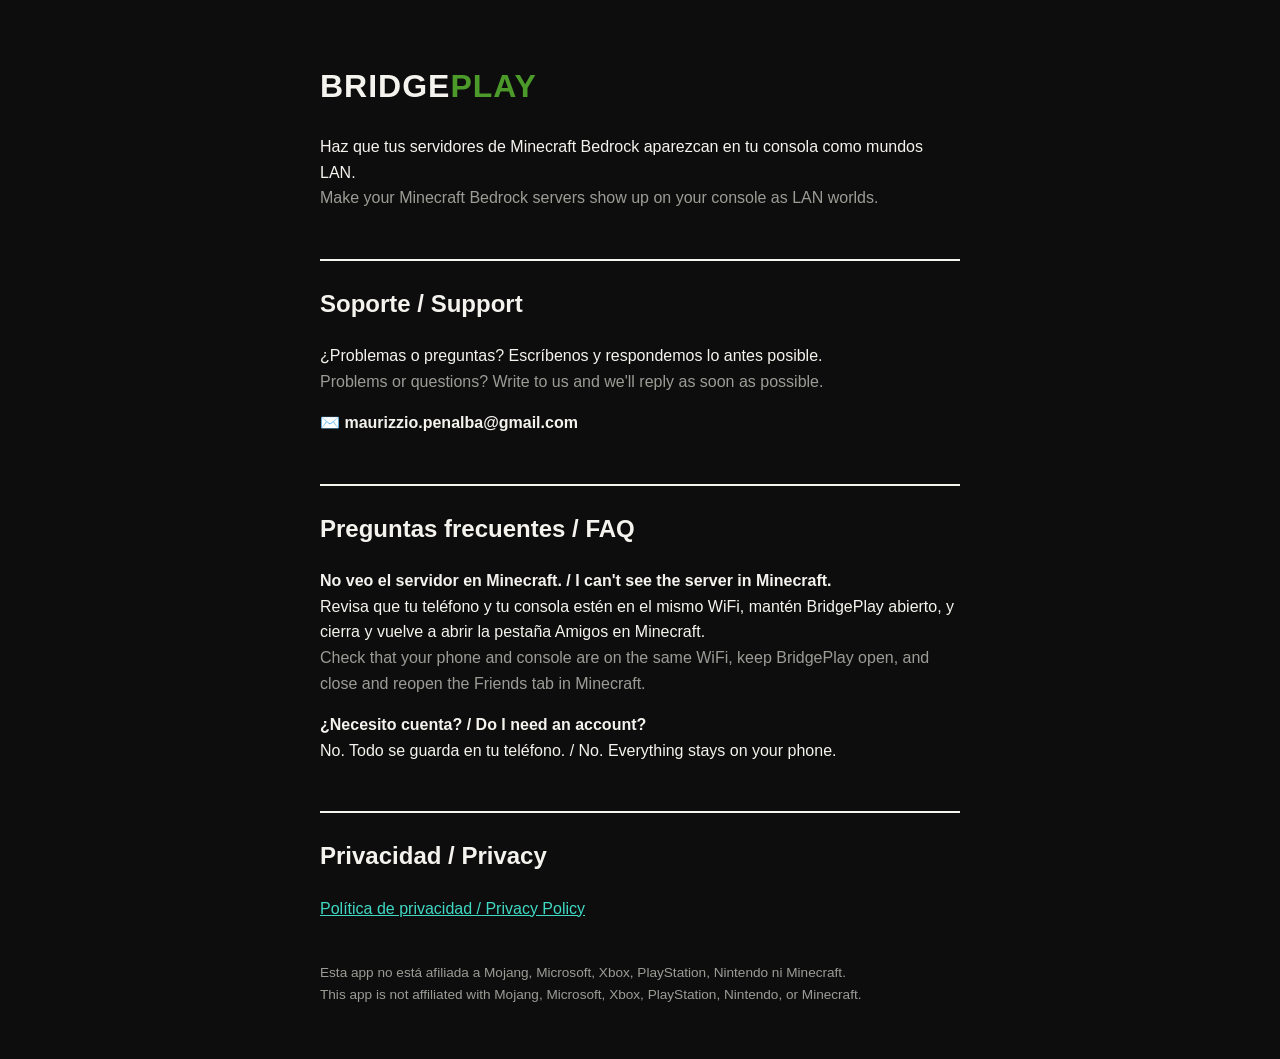
==== index.html @ 8f5a3509 "Sitio de soporte de BridgePlay: soporte, privacidad y banner propio" ====
<!DOCTYPE html>
<html lang="es">
<head>
<meta charset="utf-8">
<meta name="viewport" content="width=device-width, initial-scale=1">
<title>BridgePlay — Soporte / Support</title>
<style>
  body { background:#0D0D0D; color:#F5F3EE; font-family:-apple-system,Helvetica,Arial,sans-serif;
         max-width:640px; margin:0 auto; padding:40px 20px; line-height:1.6; }
  h1 { text-transform:uppercase; letter-spacing:1px; }
  h1 span { color:#4C9A2A; }
  h2 { margin-top:2em; border-top:2px solid #F5F3EE; padding-top:1em; }
  a { color:#3FD9C4; }
  .dim { color:#9C9C96; }
</style>
</head>
<body>
<h1>Bridge<span>Play</span></h1>
<p>Haz que tus servidores de Minecraft Bedrock aparezcan en tu consola como mundos LAN.<br>
<span class="dim">Make your Minecraft Bedrock servers show up on your console as LAN worlds.</span></p>

<h2>Soporte / Support</h2>
<p>¿Problemas o preguntas? Escríbenos y respondemos lo antes posible.<br>
<span class="dim">Problems or questions? Write to us and we'll reply as soon as possible.</span></p>
<p><strong>✉️ maurizzio.penalba@gmail.com</strong></p>

<h2>Preguntas frecuentes / FAQ</h2>
<p><strong>No veo el servidor en Minecraft. / I can't see the server in Minecraft.</strong><br>
Revisa que tu teléfono y tu consola estén en el mismo WiFi, mantén BridgePlay abierto,
y cierra y vuelve a abrir la pestaña Amigos en Minecraft.<br>
<span class="dim">Check that your phone and console are on the same WiFi, keep BridgePlay open,
and close and reopen the Friends tab in Minecraft.</span></p>
<p><strong>¿Necesito cuenta? / Do I need an account?</strong><br>
No. Todo se guarda en tu teléfono. / No. Everything stays on your phone.</p>

<h2>Privacidad / Privacy</h2>
<p><a href="privacy.html">Política de privacidad / Privacy Policy</a></p>

<p class="dim" style="margin-top:3em; font-size:0.85em;">
Esta app no está afiliada a Mojang, Microsoft, Xbox, PlayStation, Nintendo ni Minecraft.<br>
This app is not affiliated with Mojang, Microsoft, Xbox, PlayStation, Nintendo, or Minecraft.
</p>
</body>
</html>
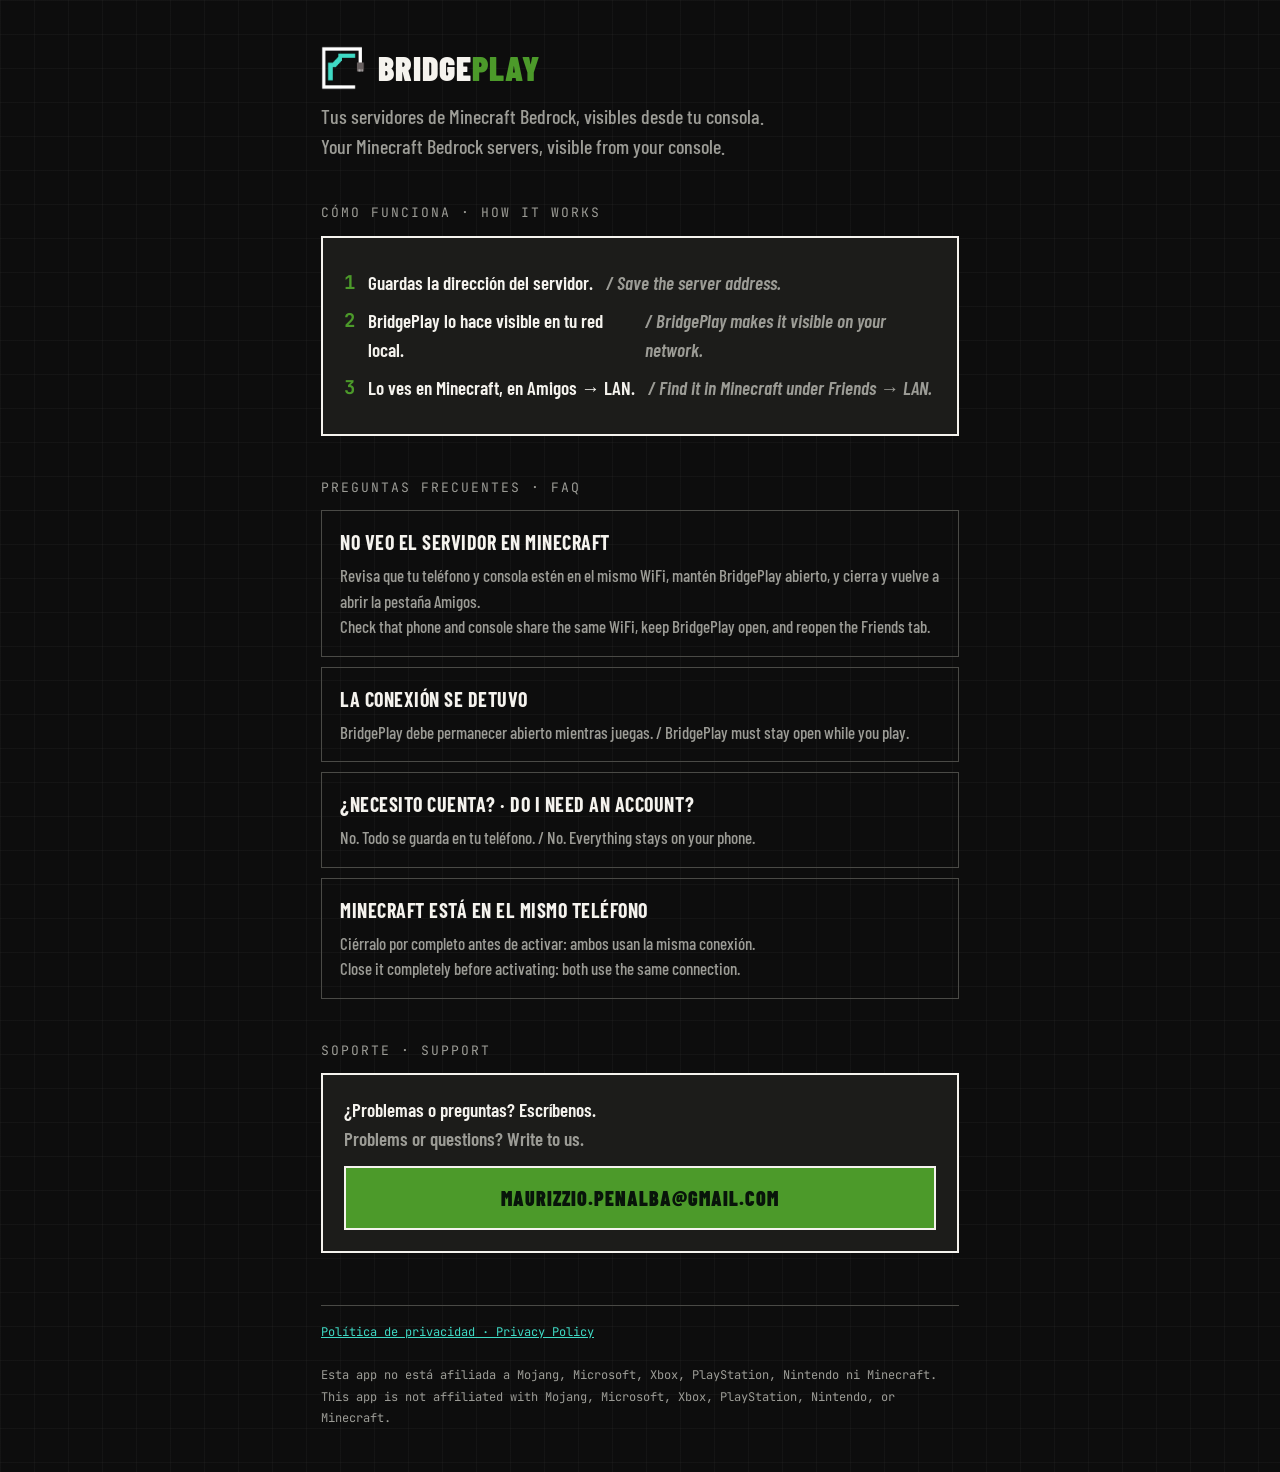
==== commit 4c647a55: "Rediseño con el sistema Bloque: Barlow Condensed + JetBrains Mono, retícula, bordes 2px, radio cero," ====
--- a/index.html
+++ b/index.html
@@ -4,41 +4,98 @@
 <meta charset="utf-8">
 <meta name="viewport" content="width=device-width, initial-scale=1">
 <title>BridgePlay — Soporte / Support</title>
+<link rel="icon" type="image/png" href="logo.png">
+<link rel="preconnect" href="https://fonts.googleapis.com">
+<link href="https://fonts.googleapis.com/css2?family=Barlow+Condensed:wght@500;600;700;900&family=JetBrains+Mono:wght@400;700&display=swap" rel="stylesheet">
 <style>
-  body { background:#0D0D0D; color:#F5F3EE; font-family:-apple-system,Helvetica,Arial,sans-serif;
-         max-width:640px; margin:0 auto; padding:40px 20px; line-height:1.6; }
-  h1 { text-transform:uppercase; letter-spacing:1px; }
-  h1 span { color:#4C9A2A; }
-  h2 { margin-top:2em; border-top:2px solid #F5F3EE; padding-top:1em; }
-  a { color:#3FD9C4; }
-  .dim { color:#9C9C96; }
+  :root {
+    --bg:#0D0D0D; --surface:#1C1C1A; --border:#F5F3EE; --dim-border:#4A4A46;
+    --text:#F5F3EE; --dim:#9C9C96; --grass:#4C9A2A; --diamond:#3FD9C4; --gold:#E8B923;
+  }
+  * { box-sizing:border-box; border-radius:0 !important; }
+  body {
+    background:var(--bg);
+    background-image:
+      linear-gradient(rgba(245,243,238,.03) 1px, transparent 1px),
+      linear-gradient(90deg, rgba(245,243,238,.03) 1px, transparent 1px);
+    background-size:34px 34px;
+    color:var(--text);
+    font-family:'Barlow Condensed', sans-serif;
+    max-width:680px; margin:0 auto; padding:42px 21px; line-height:1.5;
+  }
+  .brand { display:flex; align-items:center; gap:13px; margin-bottom:8px; }
+  .brand img { width:44px; height:44px; }
+  .brand h1 { font-weight:900; font-size:34px; letter-spacing:1px; margin:0; text-transform:uppercase; }
+  .brand h1 span { color:var(--grass); }
+  .tagline { font-size:20px; color:var(--dim); font-weight:500; margin:0 0 34px; }
+  .label {
+    font-family:'JetBrains Mono', monospace; font-size:13px; letter-spacing:2px;
+    text-transform:uppercase; color:var(--dim); margin:42px 0 13px;
+  }
+  .card { background:var(--surface); border:2px solid var(--border); padding:21px; }
+  .step { display:flex; gap:13px; margin:10px 0; font-size:19px; font-weight:600; }
+  .step b { font-family:'JetBrains Mono', monospace; color:var(--grass); font-weight:700; }
+  .row { border:1px solid var(--dim-border); padding:16px 18px; margin:0 0 10px; }
+  .row h3 { margin:0 0 6px; font-size:20px; font-weight:700; text-transform:uppercase; letter-spacing:.5px; }
+  .row p { margin:0; color:var(--dim); font-size:17px; font-weight:500; }
+  .mail {
+    display:block; text-align:center; background:var(--grass); color:#08140A;
+    border:2px solid var(--border); padding:15px; font-weight:900; font-size:20px;
+    letter-spacing:1px; text-transform:uppercase; text-decoration:none; margin-top:13px;
+  }
+  a { color:var(--diamond); }
+  .foot {
+    font-family:'JetBrains Mono', monospace; font-size:12px; color:var(--dim);
+    border-top:1px solid var(--dim-border); margin-top:52px; padding-top:16px; line-height:1.8;
+  }
 </style>
 </head>
 <body>
-<h1>Bridge<span>Play</span></h1>
-<p>Haz que tus servidores de Minecraft Bedrock aparezcan en tu consola como mundos LAN.<br>
-<span class="dim">Make your Minecraft Bedrock servers show up on your console as LAN worlds.</span></p>
+<div class="brand">
+  <img src="logo.png" alt="BridgePlay">
+  <h1>Bridge<span>Play</span></h1>
+</div>
+<p class="tagline">Tus servidores de Minecraft Bedrock, visibles desde tu consola.<br>
+Your Minecraft Bedrock servers, visible from your console.</p>
 
-<h2>Soporte / Support</h2>
-<p>¿Problemas o preguntas? Escríbenos y respondemos lo antes posible.<br>
-<span class="dim">Problems or questions? Write to us and we'll reply as soon as possible.</span></p>
-<p><strong>✉️ maurizzio.penalba@gmail.com</strong></p>
+<div class="label">Cómo funciona · How it works</div>
+<div class="card">
+  <div class="step"><b>1</b> Guardas la dirección del servidor. <em style="color:var(--dim)">/ Save the server address.</em></div>
+  <div class="step"><b>2</b> BridgePlay lo hace visible en tu red local. <em style="color:var(--dim)">/ BridgePlay makes it visible on your network.</em></div>
+  <div class="step"><b>3</b> Lo ves en Minecraft, en Amigos → LAN. <em style="color:var(--dim)">/ Find it in Minecraft under Friends → LAN.</em></div>
+</div>
 
-<h2>Preguntas frecuentes / FAQ</h2>
-<p><strong>No veo el servidor en Minecraft. / I can't see the server in Minecraft.</strong><br>
-Revisa que tu teléfono y tu consola estén en el mismo WiFi, mantén BridgePlay abierto,
-y cierra y vuelve a abrir la pestaña Amigos en Minecraft.<br>
-<span class="dim">Check that your phone and console are on the same WiFi, keep BridgePlay open,
-and close and reopen the Friends tab in Minecraft.</span></p>
-<p><strong>¿Necesito cuenta? / Do I need an account?</strong><br>
-No. Todo se guarda en tu teléfono. / No. Everything stays on your phone.</p>
+<div class="label">Preguntas frecuentes · FAQ</div>
+<div class="row">
+  <h3>No veo el servidor en Minecraft</h3>
+  <p>Revisa que tu teléfono y consola estén en el mismo WiFi, mantén BridgePlay abierto, y cierra y vuelve a abrir la pestaña Amigos.<br>
+  Check that phone and console share the same WiFi, keep BridgePlay open, and reopen the Friends tab.</p>
+</div>
+<div class="row">
+  <h3>La conexión se detuvo</h3>
+  <p>BridgePlay debe permanecer abierto mientras juegas. / BridgePlay must stay open while you play.</p>
+</div>
+<div class="row">
+  <h3>¿Necesito cuenta? · Do I need an account?</h3>
+  <p>No. Todo se guarda en tu teléfono. / No. Everything stays on your phone.</p>
+</div>
+<div class="row">
+  <h3>Minecraft está en el mismo teléfono</h3>
+  <p>Ciérralo por completo antes de activar: ambos usan la misma conexión.<br>
+  Close it completely before activating: both use the same connection.</p>
+</div>
 
-<h2>Privacidad / Privacy</h2>
-<p><a href="privacy.html">Política de privacidad / Privacy Policy</a></p>
+<div class="label">Soporte · Support</div>
+<div class="card">
+  <p style="margin:0; font-size:19px; font-weight:600;">¿Problemas o preguntas? Escríbenos.<br>
+  <span style="color:var(--dim)">Problems or questions? Write to us.</span></p>
+  <a class="mail" href="mailto:maurizzio.penalba@gmail.com">maurizzio.penalba@gmail.com</a>
+</div>
 
-<p class="dim" style="margin-top:3em; font-size:0.85em;">
-Esta app no está afiliada a Mojang, Microsoft, Xbox, PlayStation, Nintendo ni Minecraft.<br>
-This app is not affiliated with Mojang, Microsoft, Xbox, PlayStation, Nintendo, or Minecraft.
-</p>
+<div class="foot">
+  <a href="privacy.html">Política de privacidad · Privacy Policy</a><br><br>
+  Esta app no está afiliada a Mojang, Microsoft, Xbox, PlayStation, Nintendo ni Minecraft.<br>
+  This app is not affiliated with Mojang, Microsoft, Xbox, PlayStation, Nintendo, or Minecraft.
+</div>
 </body>
 </html>
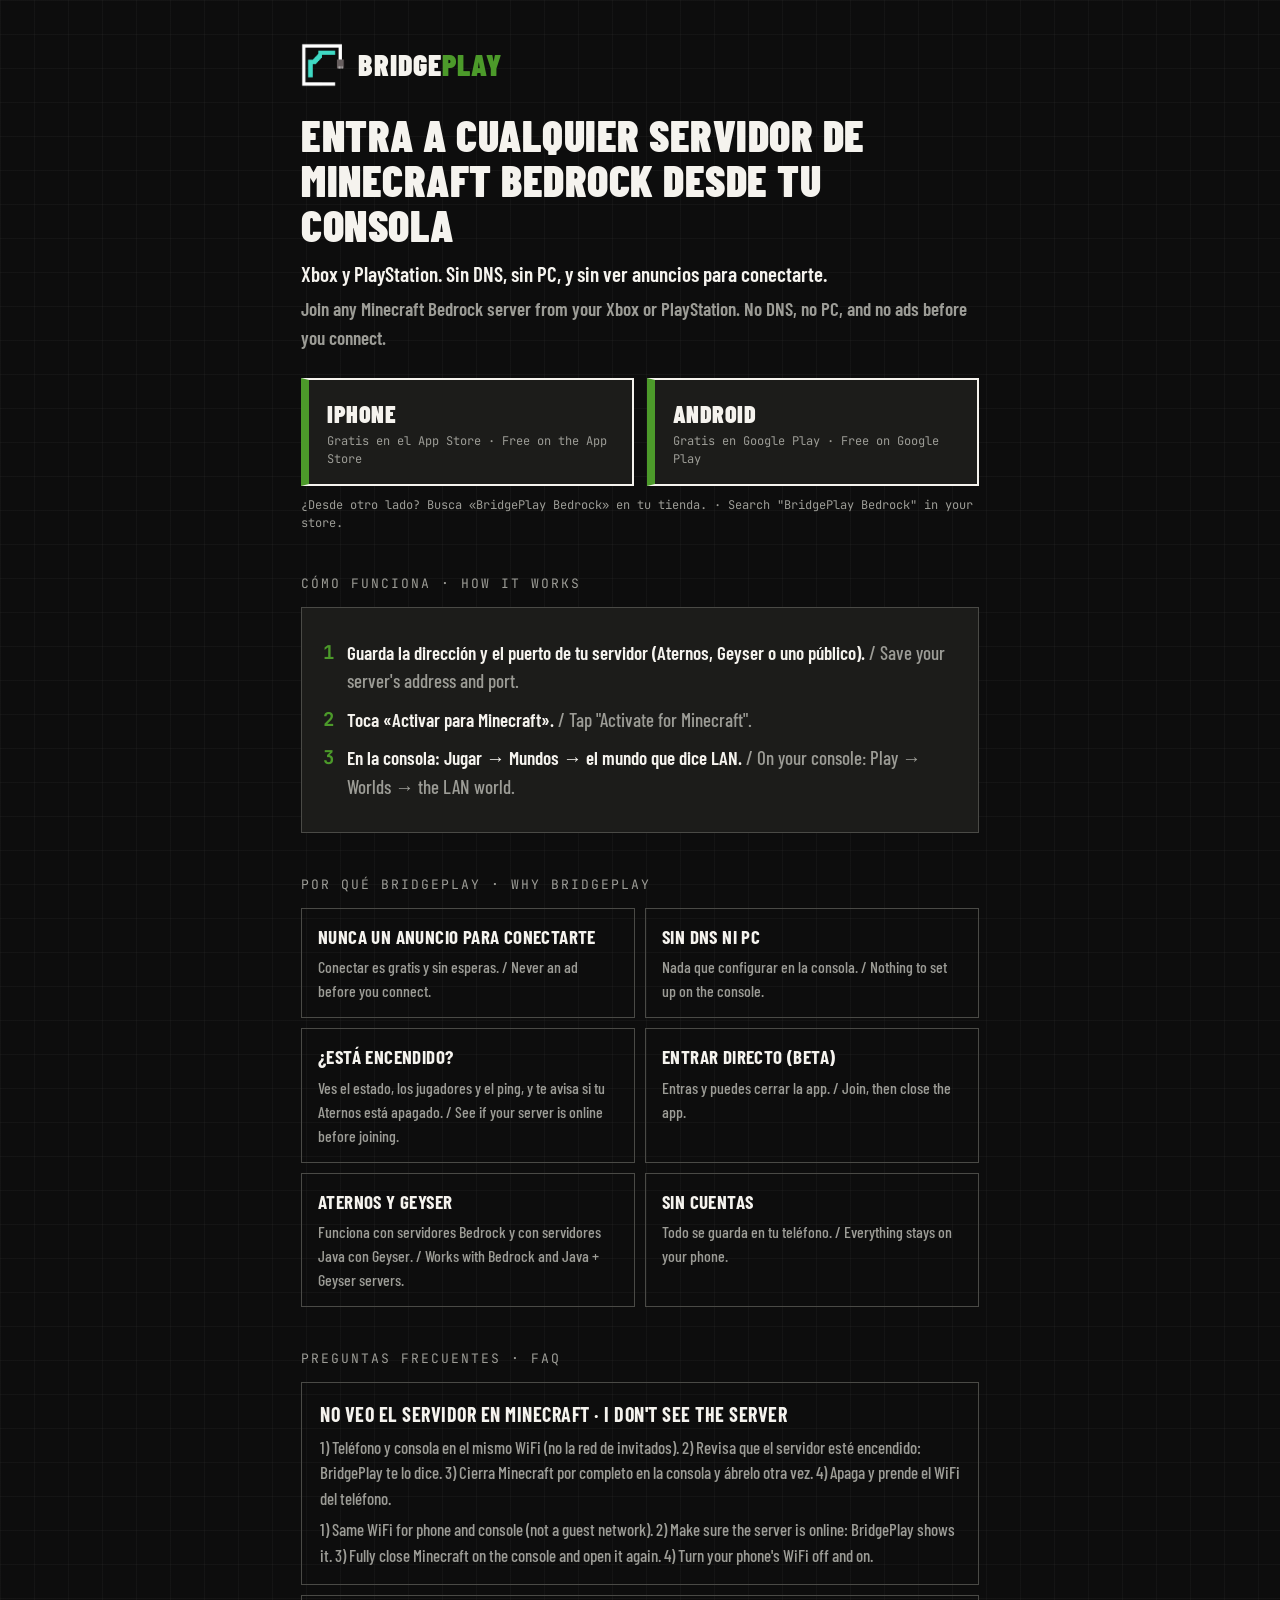
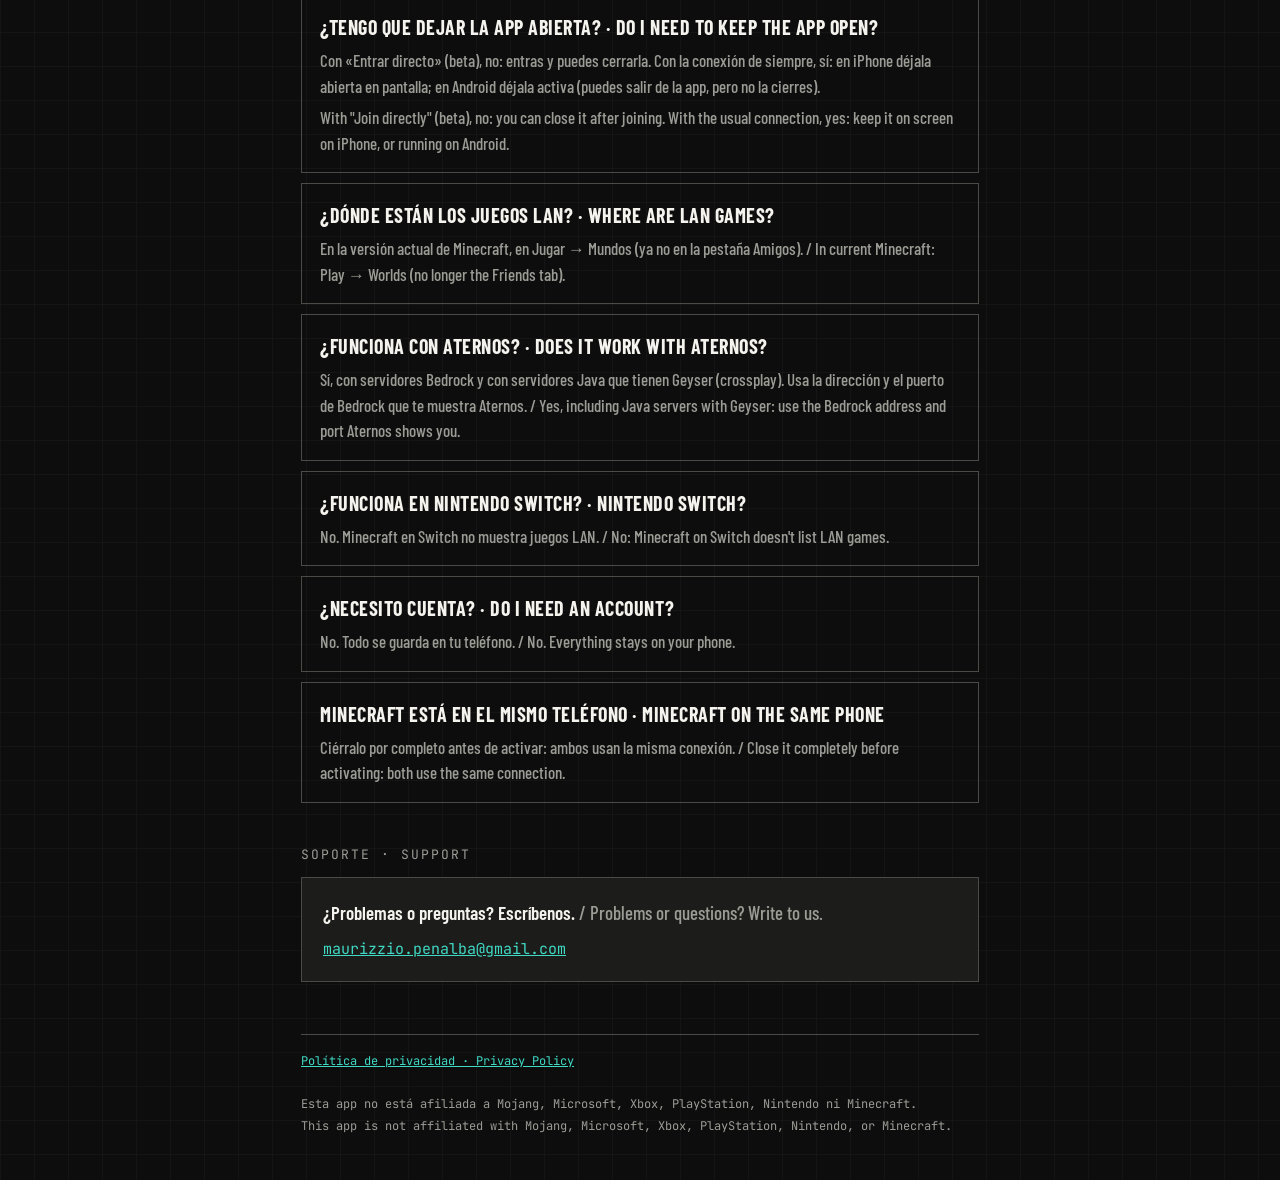
==== commit 44e89fa2: "Web: página de descarga + ayuda al día (Jugar → Mundos, Entrar directo, Geyser) - Botones de descarg" ====
--- a/index.html
+++ b/index.html
@@ -3,7 +3,12 @@
 <head>
 <meta charset="utf-8">
 <meta name="viewport" content="width=device-width, initial-scale=1">
-<title>BridgePlay — Soporte / Support</title>
+<title>BridgePlay — Join Minecraft Bedrock servers on Xbox &amp; PlayStation · Entra a servidores desde tu consola</title>
+<meta name="description" content="Join any Minecraft Bedrock server (Aternos, Geyser, public servers) from your Xbox or PlayStation. No DNS, no PC, and no ads before you connect. Entra a cualquier servidor de Minecraft Bedrock desde tu Xbox o PlayStation, sin DNS y sin PC.">
+<meta property="og:title" content="BridgePlay — Minecraft Bedrock servers on your console">
+<meta property="og:description" content="Join any Bedrock server from Xbox or PlayStation. No DNS, no PC, no ads before you connect.">
+<meta property="og:image" content="https://mpenalba1.github.io/bridgeplay-support/logo.png">
+<meta property="og:type" content="website">
 <link rel="icon" type="image/png" href="logo.png">
 <link rel="preconnect" href="https://fonts.googleapis.com">
 <link href="https://fonts.googleapis.com/css2?family=Barlow+Condensed:wght@500;600;700;900&family=JetBrains+Mono:wght@400;700&display=swap" rel="stylesheet">
@@ -21,27 +26,45 @@
     background-size:34px 34px;
     color:var(--text);
     font-family:'Barlow Condensed', sans-serif;
-    max-width:680px; margin:0 auto; padding:42px 21px; line-height:1.5;
+    max-width:720px; margin:0 auto; padding:42px 21px; line-height:1.5;
   }
-  .brand { display:flex; align-items:center; gap:13px; margin-bottom:8px; }
+  .brand { display:flex; align-items:center; gap:13px; margin-bottom:26px; }
   .brand img { width:44px; height:44px; }
-  .brand h1 { font-weight:900; font-size:34px; letter-spacing:1px; margin:0; text-transform:uppercase; }
-  .brand h1 span { color:var(--grass); }
-  .tagline { font-size:20px; color:var(--dim); font-weight:500; margin:0 0 34px; }
+  .brand .name { font-weight:900; font-size:30px; letter-spacing:1px; margin:0; text-transform:uppercase; }
+  .brand .name span { color:var(--grass); }
+  h1 { font-weight:900; font-size:44px; line-height:1.02; margin:0 0 10px; text-transform:uppercase; letter-spacing:.5px; }
+  .en { color:var(--dim); font-weight:500; }
+  .lead { font-size:21px; font-weight:600; margin:0 0 6px; }
+  .lead.en { font-size:19px; }
   .label {
     font-family:'JetBrains Mono', monospace; font-size:13px; letter-spacing:2px;
     text-transform:uppercase; color:var(--dim); margin:42px 0 13px;
   }
-  .card { background:var(--surface); border:2px solid var(--border); padding:21px; }
+  .get { display:grid; grid-template-columns:1fr 1fr; gap:13px; margin-top:26px; }
+  @media (max-width:560px) { .get { grid-template-columns:1fr; } h1 { font-size:36px; } }
+  .cta {
+    display:block; text-decoration:none; color:var(--text); background:var(--surface);
+    border:2px solid var(--border); border-left:8px solid var(--grass); padding:16px 18px;
+  }
+  .cta:hover { background:#24241f; }
+  .cta .t1 { font-weight:900; font-size:24px; text-transform:uppercase; letter-spacing:.5px; }
+  .cta .t2 { font-family:'JetBrains Mono', monospace; font-size:12px; color:var(--dim); }
+  .search { font-family:'JetBrains Mono', monospace; font-size:12px; color:var(--dim); margin-top:10px; }
+  .card { background:var(--surface); border:1px solid var(--dim-border); padding:21px; }
   .step { display:flex; gap:13px; margin:10px 0; font-size:19px; font-weight:600; }
   .step b { font-family:'JetBrains Mono', monospace; color:var(--grass); font-weight:700; }
+  .perks { display:grid; grid-template-columns:1fr 1fr; gap:10px; }
+  @media (max-width:560px) { .perks { grid-template-columns:1fr; } }
+  .perk { border:1px solid var(--dim-border); padding:14px 16px; }
+  .perk h3 { margin:0 0 4px; font-size:19px; font-weight:700; text-transform:uppercase; letter-spacing:.4px; }
+  .perk p { margin:0; font-size:16px; font-weight:500; color:var(--dim); }
   .row { border:1px solid var(--dim-border); padding:16px 18px; margin:0 0 10px; }
   .row h3 { margin:0 0 6px; font-size:20px; font-weight:700; text-transform:uppercase; letter-spacing:.5px; }
   .row p { margin:0; color:var(--dim); font-size:17px; font-weight:500; }
+  .row p + p { margin-top:6px; }
   .mail {
-    display:block; text-align:center; background:var(--grass); color:#08140A;
-    border:2px solid var(--border); padding:15px; font-weight:900; font-size:20px;
-    letter-spacing:1px; text-transform:uppercase; text-decoration:none; margin-top:13px;
+    display:inline-block; font-family:'JetBrains Mono', monospace; font-size:15px;
+    color:var(--diamond); margin-top:10px;
   }
   a { color:var(--diamond); }
   .foot {
@@ -53,42 +76,77 @@
 <body>
 <div class="brand">
   <img src="logo.png" alt="BridgePlay">
-  <h1>Bridge<span>Play</span></h1>
+  <div class="name">Bridge<span>Play</span></div>
 </div>
-<p class="tagline">Tus servidores de Minecraft Bedrock, visibles desde tu consola.<br>
-Your Minecraft Bedrock servers, visible from your console.</p>
+
+<h1>Entra a cualquier servidor de Minecraft Bedrock desde tu consola</h1>
+<p class="lead">Xbox y PlayStation. Sin DNS, sin PC, y sin ver anuncios para conectarte.</p>
+<p class="lead en">Join any Minecraft Bedrock server from your Xbox or PlayStation. No DNS, no PC, and no ads before you connect.</p>
+
+<div class="get">
+  <a class="cta" id="ios" href="https://apps.apple.com/app/apple-store/id6786974231?pt=129034241&amp;ct=web_home&amp;mt=8">
+    <div class="t1">iPhone</div>
+    <div class="t2">Gratis en el App Store · Free on the App Store</div>
+  </a>
+  <a class="cta" id="android" href="https://play.google.com/store/apps/details?id=com.bridgeplay.app&amp;referrer=utm_source%3Dweb%26utm_campaign%3Dweb_home">
+    <div class="t1">Android</div>
+    <div class="t2">Gratis en Google Play · Free on Google Play</div>
+  </a>
+</div>
+<div class="search">¿Desde otro lado? Busca «BridgePlay Bedrock» en tu tienda. · Search "BridgePlay Bedrock" in your store.</div>
 
 <div class="label">Cómo funciona · How it works</div>
 <div class="card">
-  <div class="step"><b>1</b> Guardas la dirección del servidor. <em style="color:var(--dim)">/ Save the server address.</em></div>
-  <div class="step"><b>2</b> BridgePlay lo hace visible en tu red local. <em style="color:var(--dim)">/ BridgePlay makes it visible on your network.</em></div>
-  <div class="step"><b>3</b> Lo ves en Minecraft, en Amigos → LAN. <em style="color:var(--dim)">/ Find it in Minecraft under Friends → LAN.</em></div>
+  <div class="step"><b>1</b><span>Guarda la dirección y el puerto de tu servidor (Aternos, Geyser o uno público). <span class="en">/ Save your server's address and port.</span></span></div>
+  <div class="step"><b>2</b><span>Toca «Activar para Minecraft». <span class="en">/ Tap "Activate for Minecraft".</span></span></div>
+  <div class="step"><b>3</b><span>En la consola: Jugar → Mundos → el mundo que dice LAN. <span class="en">/ On your console: Play → Worlds → the LAN world.</span></span></div>
+</div>
+
+<div class="label">Por qué BridgePlay · Why BridgePlay</div>
+<div class="perks">
+  <div class="perk"><h3>Nunca un anuncio para conectarte</h3><p>Conectar es gratis y sin esperas. / Never an ad before you connect.</p></div>
+  <div class="perk"><h3>Sin DNS ni PC</h3><p>Nada que configurar en la consola. / Nothing to set up on the console.</p></div>
+  <div class="perk"><h3>¿Está encendido?</h3><p>Ves el estado, los jugadores y el ping, y te avisa si tu Aternos está apagado. / See if your server is online before joining.</p></div>
+  <div class="perk"><h3>Entrar directo (beta)</h3><p>Entras y puedes cerrar la app. / Join, then close the app.</p></div>
+  <div class="perk"><h3>Aternos y Geyser</h3><p>Funciona con servidores Bedrock y con servidores Java con Geyser. / Works with Bedrock and Java + Geyser servers.</p></div>
+  <div class="perk"><h3>Sin cuentas</h3><p>Todo se guarda en tu teléfono. / Everything stays on your phone.</p></div>
 </div>
 
 <div class="label">Preguntas frecuentes · FAQ</div>
 <div class="row">
-  <h3>No veo el servidor en Minecraft</h3>
-  <p>Revisa que tu teléfono y consola estén en el mismo WiFi, mantén BridgePlay abierto, y cierra y vuelve a abrir la pestaña Amigos.<br>
-  Check that phone and console share the same WiFi, keep BridgePlay open, and reopen the Friends tab.</p>
+  <h3>No veo el servidor en Minecraft · I don't see the server</h3>
+  <p>1) Teléfono y consola en el mismo WiFi (no la red de invitados). 2) Revisa que el servidor esté encendido: BridgePlay te lo dice. 3) Cierra Minecraft por completo en la consola y ábrelo otra vez. 4) Apaga y prende el WiFi del teléfono.</p>
+  <p>1) Same WiFi for phone and console (not a guest network). 2) Make sure the server is online: BridgePlay shows it. 3) Fully close Minecraft on the console and open it again. 4) Turn your phone's WiFi off and on.</p>
 </div>
 <div class="row">
-  <h3>La conexión se detuvo</h3>
-  <p>BridgePlay debe permanecer abierto mientras juegas. / BridgePlay must stay open while you play.</p>
+  <h3>¿Tengo que dejar la app abierta? · Do I need to keep the app open?</h3>
+  <p>Con «Entrar directo» (beta), no: entras y puedes cerrarla. Con la conexión de siempre, sí: en iPhone déjala abierta en pantalla; en Android déjala activa (puedes salir de la app, pero no la cierres).</p>
+  <p>With "Join directly" (beta), no: you can close it after joining. With the usual connection, yes: keep it on screen on iPhone, or running on Android.</p>
+</div>
+<div class="row">
+  <h3>¿Dónde están los juegos LAN? · Where are LAN games?</h3>
+  <p>En la versión actual de Minecraft, en Jugar → Mundos (ya no en la pestaña Amigos). / In current Minecraft: Play → Worlds (no longer the Friends tab).</p>
+</div>
+<div class="row">
+  <h3>¿Funciona con Aternos? · Does it work with Aternos?</h3>
+  <p>Sí, con servidores Bedrock y con servidores Java que tienen Geyser (crossplay). Usa la dirección y el puerto de Bedrock que te muestra Aternos. / Yes, including Java servers with Geyser: use the Bedrock address and port Aternos shows you.</p>
+</div>
+<div class="row">
+  <h3>¿Funciona en Nintendo Switch? · Nintendo Switch?</h3>
+  <p>No. Minecraft en Switch no muestra juegos LAN. / No: Minecraft on Switch doesn't list LAN games.</p>
 </div>
 <div class="row">
   <h3>¿Necesito cuenta? · Do I need an account?</h3>
   <p>No. Todo se guarda en tu teléfono. / No. Everything stays on your phone.</p>
 </div>
 <div class="row">
-  <h3>Minecraft está en el mismo teléfono</h3>
-  <p>Ciérralo por completo antes de activar: ambos usan la misma conexión.<br>
-  Close it completely before activating: both use the same connection.</p>
+  <h3>Minecraft está en el mismo teléfono · Minecraft on the same phone</h3>
+  <p>Ciérralo por completo antes de activar: ambos usan la misma conexión. / Close it completely before activating: both use the same connection.</p>
 </div>
 
 <div class="label">Soporte · Support</div>
 <div class="card">
-  <p style="margin:0; font-size:19px; font-weight:600;">¿Problemas o preguntas? Escríbenos.<br>
-  <span style="color:var(--dim)">Problems or questions? Write to us.</span></p>
+  <p style="margin:0; font-size:19px; font-weight:600;">¿Problemas o preguntas? Escríbenos. <span class="en">/ Problems or questions? Write to us.</span></p>
   <a class="mail" href="mailto:maurizzio.penalba@gmail.com">maurizzio.penalba@gmail.com</a>
 </div>
 
@@ -97,5 +155,20 @@
   Esta app no está afiliada a Mojang, Microsoft, Xbox, PlayStation, Nintendo ni Minecraft.<br>
   This app is not affiliated with Mojang, Microsoft, Xbox, PlayStation, Nintendo, or Minecraft.
 </div>
+
+<script>
+  // Etiqueta de campaña según de dónde viene la visita (?from=tiktok → web_tiktok),
+  // para que cada tienda cuente las descargas por canal. Solo letras, números y "_".
+  (function () {
+    var from = new URLSearchParams(location.search).get("from");
+    if (!from || !/^[a-z0-9_]{1,20}$/.test(from)) return;
+    var c = "web_" + from;
+    document.getElementById("ios").href =
+      "https://apps.apple.com/app/apple-store/id6786974231?pt=129034241&ct=" + c + "&mt=8";
+    document.getElementById("android").href =
+      "https://play.google.com/store/apps/details?id=com.bridgeplay.app&referrer=utm_source%3D" +
+      from + "%26utm_campaign%3D" + c;
+  })();
+</script>
 </body>
 </html>
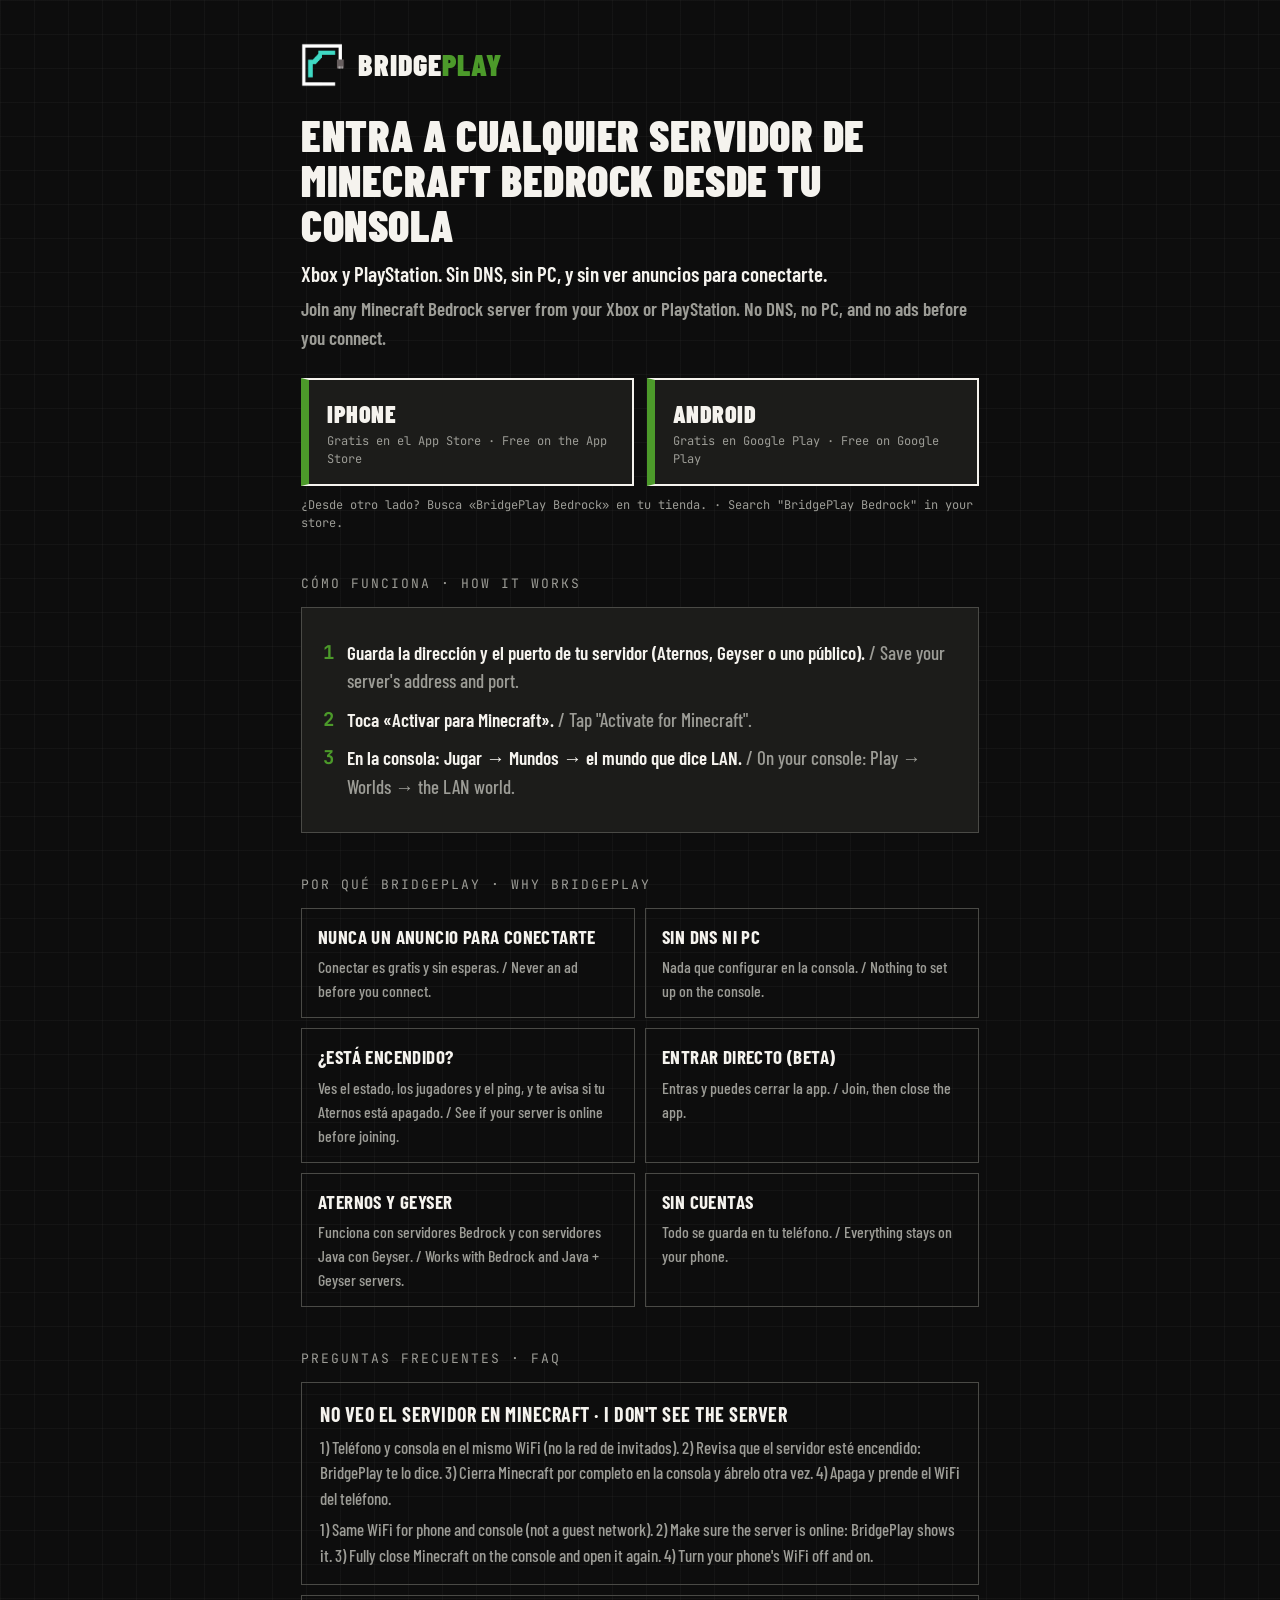
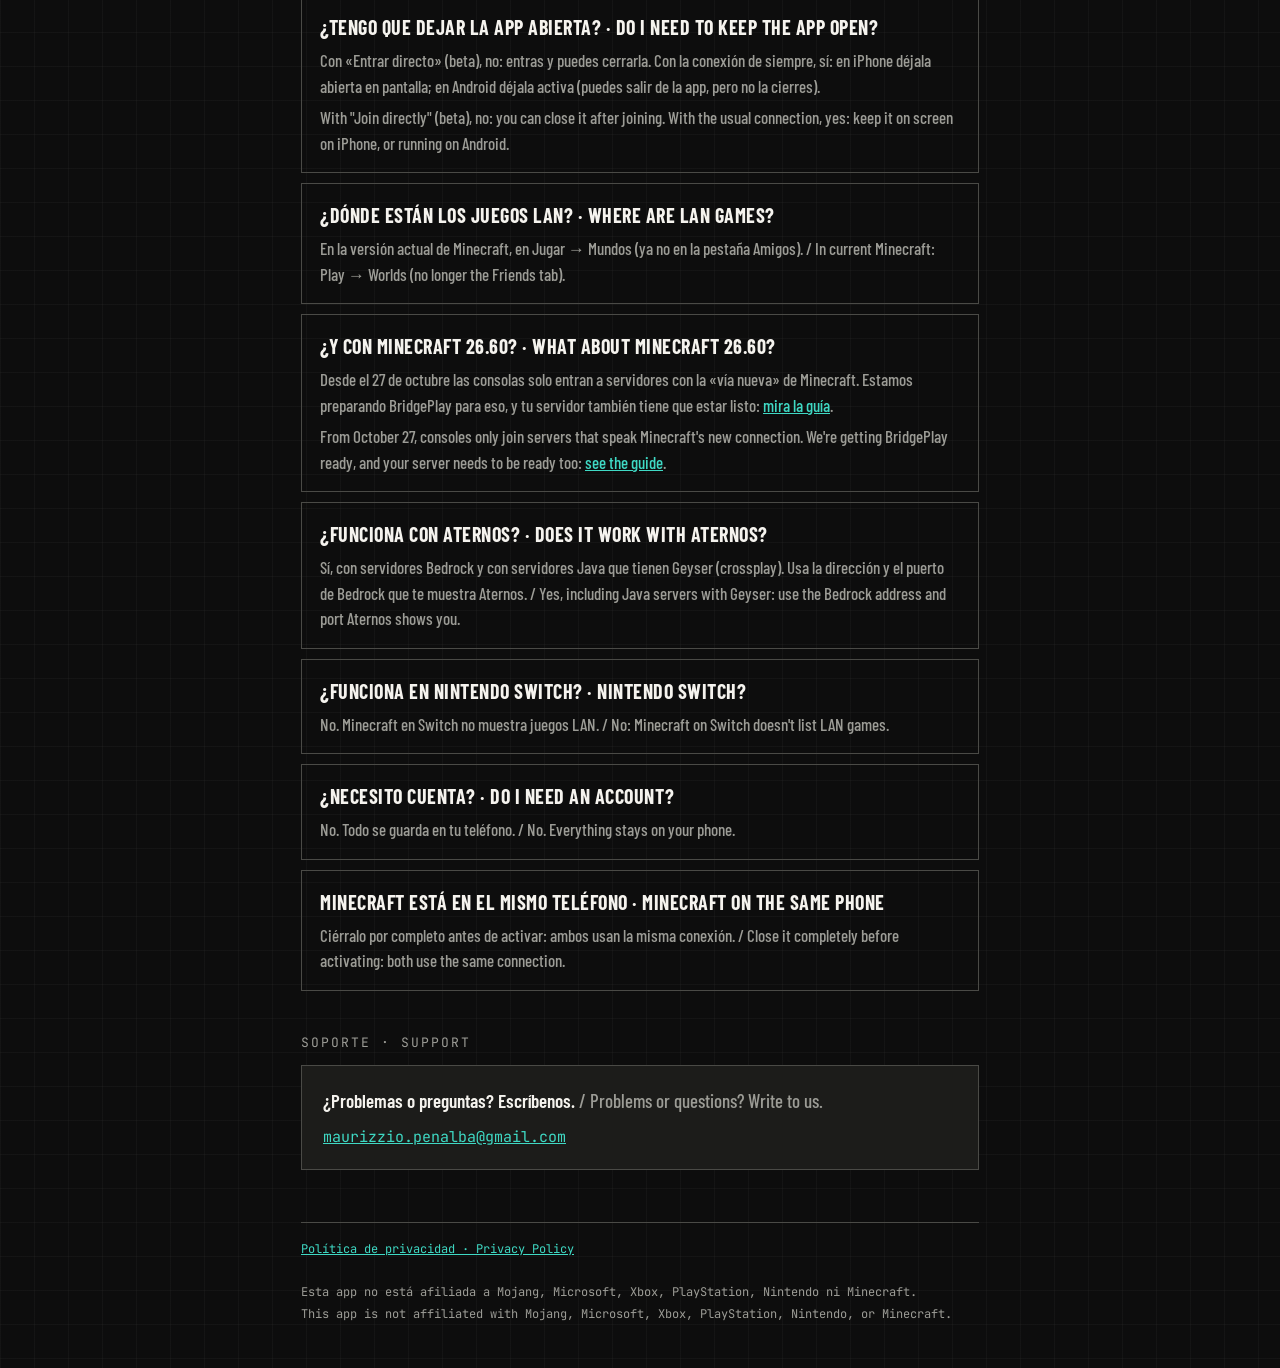
==== commit 2055b9e4: "Guía: prepara tu servidor para Minecraft 26.60 (ES/EN) + pregunta frecuente Desde la 26.60 las conso" ====
--- a/index.html
+++ b/index.html
@@ -128,6 +128,11 @@
   <p>En la versión actual de Minecraft, en Jugar → Mundos (ya no en la pestaña Amigos). / In current Minecraft: Play → Worlds (no longer the Friends tab).</p>
 </div>
 <div class="row">
+  <h3>¿Y con Minecraft 26.60? · What about Minecraft 26.60?</h3>
+  <p>Desde el 27 de octubre las consolas solo entran a servidores con la «vía nueva» de Minecraft. Estamos preparando BridgePlay para eso, y tu servidor también tiene que estar listo: <a href="servidores-26-60.html">mira la guía</a>.</p>
+  <p>From October 27, consoles only join servers that speak Minecraft's new connection. We're getting BridgePlay ready, and your server needs to be ready too: <a href="servidores-26-60.html">see the guide</a>.</p>
+</div>
+<div class="row">
   <h3>¿Funciona con Aternos? · Does it work with Aternos?</h3>
   <p>Sí, con servidores Bedrock y con servidores Java que tienen Geyser (crossplay). Usa la dirección y el puerto de Bedrock que te muestra Aternos. / Yes, including Java servers with Geyser: use the Bedrock address and port Aternos shows you.</p>
 </div>
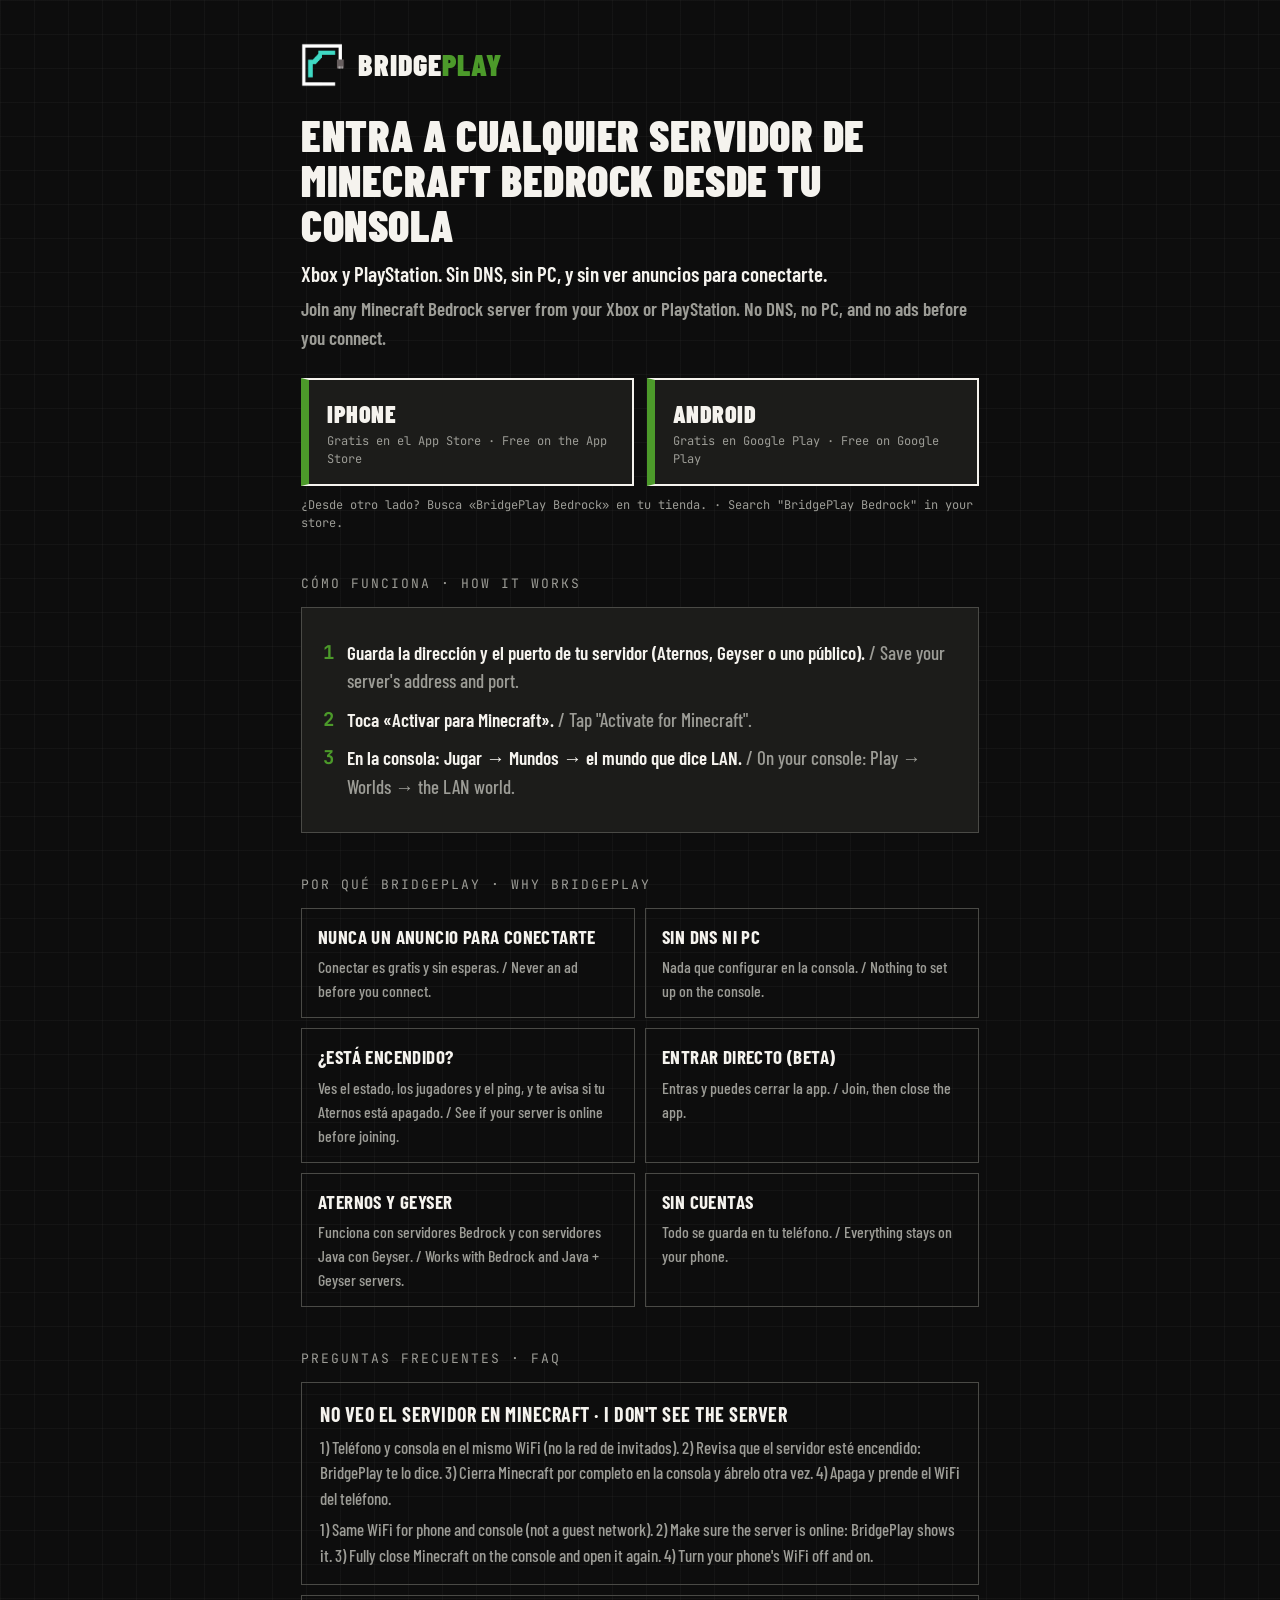
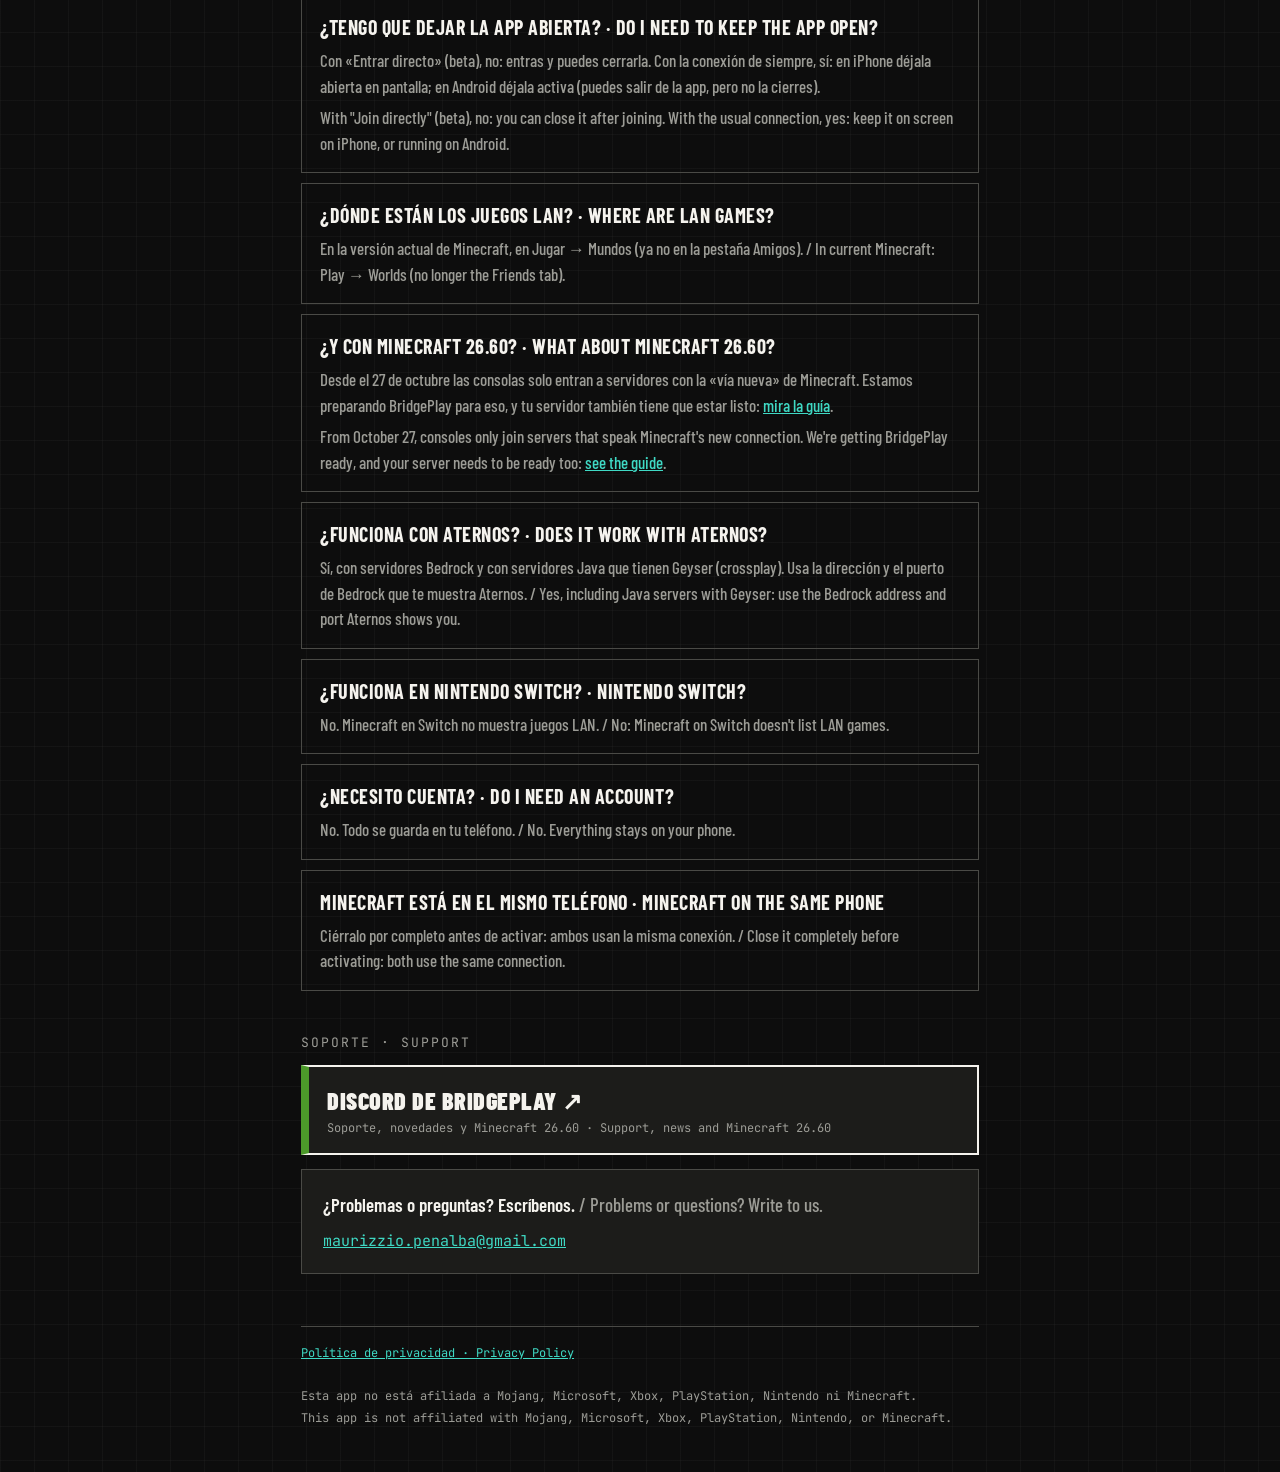
==== commit 76480724: "Web: enlace al Discord de BridgePlay (soporte y guía 26.60) Co-Authored-By: Claude Opus 5.5 <noreply" ====
--- a/index.html
+++ b/index.html
@@ -150,7 +150,11 @@
 </div>
 
 <div class="label">Soporte · Support</div>
-<div class="card">
+<a class="cta" id="discord" href="https://discord.gg/EFEthtAZ9J">
+  <div class="t1">Discord de BridgePlay ↗</div>
+  <div class="t2">Soporte, novedades y Minecraft 26.60 · Support, news and Minecraft 26.60</div>
+</a>
+<div class="card" style="margin-top:14px;">
   <p style="margin:0; font-size:19px; font-weight:600;">¿Problemas o preguntas? Escríbenos. <span class="en">/ Problems or questions? Write to us.</span></p>
   <a class="mail" href="mailto:maurizzio.penalba@gmail.com">maurizzio.penalba@gmail.com</a>
 </div>
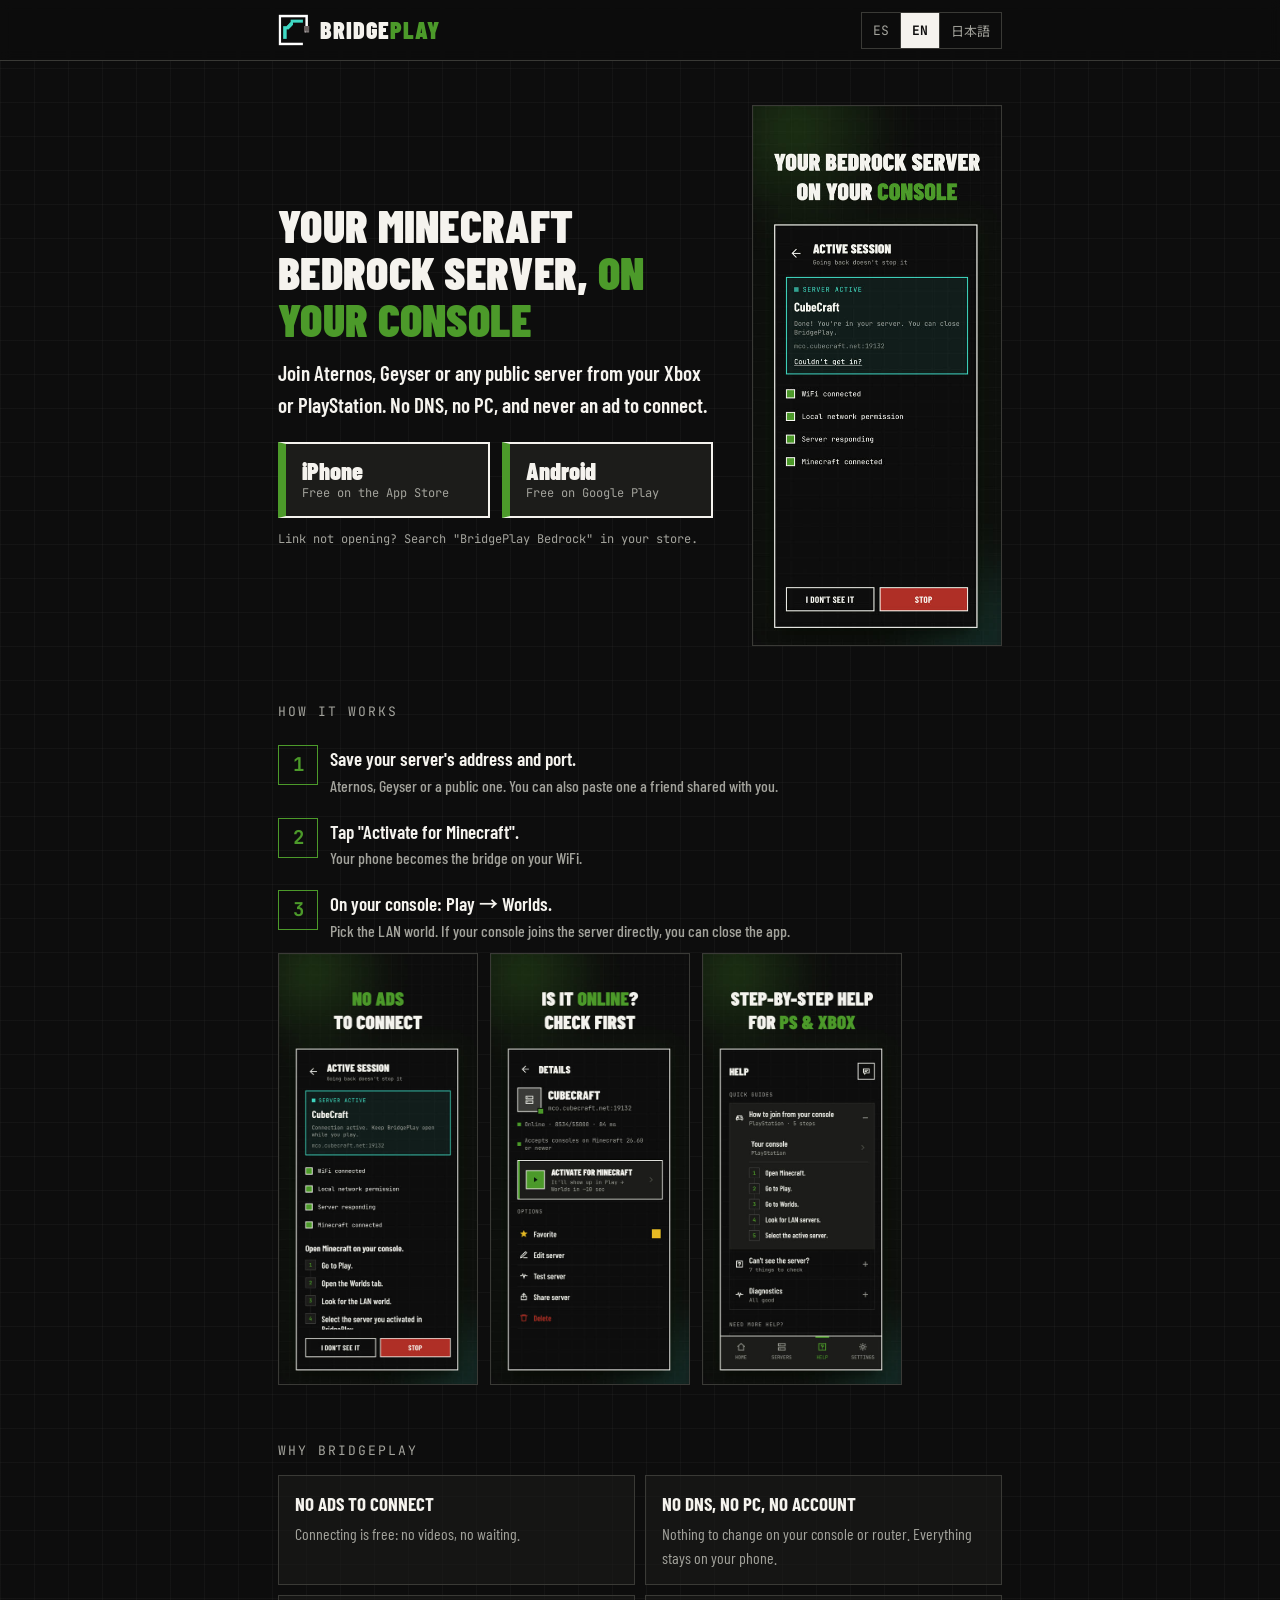
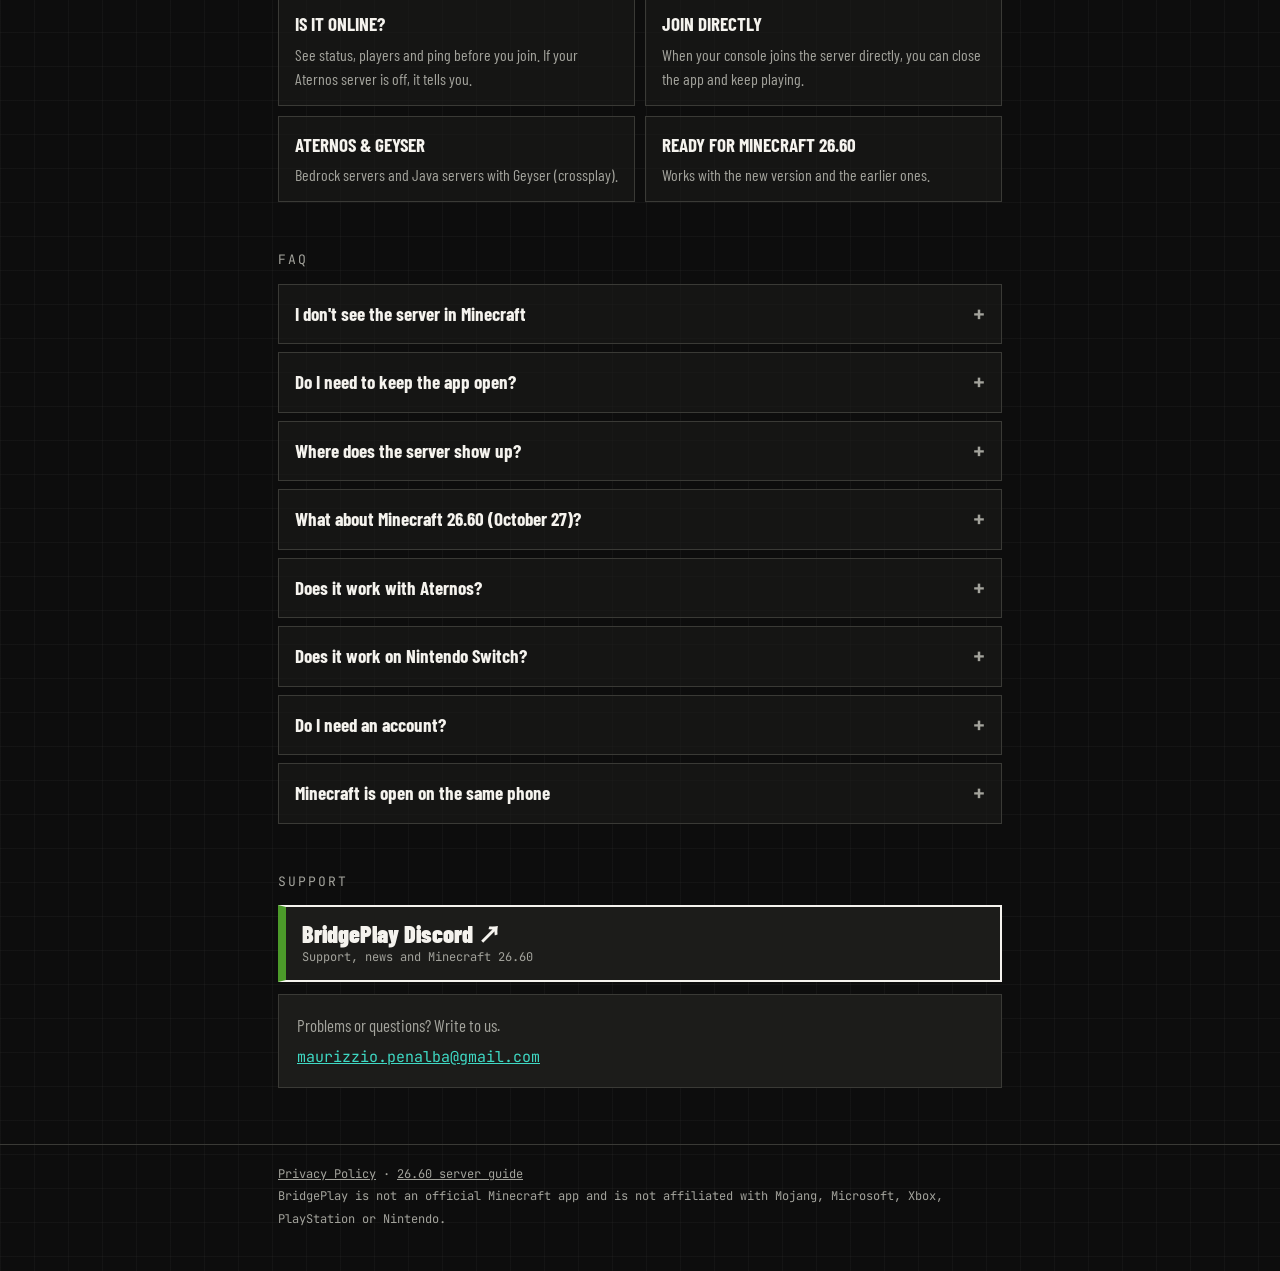
==== commit 3e76b93a: "Web: selector de idioma (ES · EN · 日本語), japonés completo y diseño renovado - Cada idioma por separa" ====
--- a/index.html
+++ b/index.html
@@ -1,169 +1,208 @@
 <!DOCTYPE html>
-<html lang="es">
+<html lang="es"
+  data-title-es="BridgePlay — Tu servidor de Minecraft Bedrock en Xbox y PlayStation"
+  data-title-en="BridgePlay — Your Minecraft Bedrock server on Xbox & PlayStation"
+  data-title-ja="BridgePlay — マイクラ統合版の外部サーバーにPS・Xboxから参加">
 <head>
 <meta charset="utf-8">
 <meta name="viewport" content="width=device-width, initial-scale=1">
-<title>BridgePlay — Join Minecraft Bedrock servers on Xbox &amp; PlayStation · Entra a servidores desde tu consola</title>
-<meta name="description" content="Join any Minecraft Bedrock server (Aternos, Geyser, public servers) from your Xbox or PlayStation. No DNS, no PC, and no ads before you connect. Entra a cualquier servidor de Minecraft Bedrock desde tu Xbox o PlayStation, sin DNS y sin PC.">
+<title>BridgePlay — Tu servidor de Minecraft Bedrock en Xbox y PlayStation</title>
+<meta name="description" content="Join any Minecraft Bedrock server (Aternos, Geyser, public servers) from your Xbox or PlayStation. No DNS, no PC, no ads to connect. Entra a cualquier servidor de Minecraft Bedrock desde tu consola. マイクラ統合版の外部サーバーにPS・Xboxから参加。">
 <meta property="og:title" content="BridgePlay — Minecraft Bedrock servers on your console">
-<meta property="og:description" content="Join any Bedrock server from Xbox or PlayStation. No DNS, no PC, no ads before you connect.">
+<meta property="og:description" content="Join any Bedrock server from Xbox or PlayStation. No DNS, no PC, no ads to connect.">
 <meta property="og:image" content="https://mpenalba1.github.io/bridgeplay-support/logo.png">
 <meta property="og:type" content="website">
 <link rel="icon" type="image/png" href="logo.png">
 <link rel="preconnect" href="https://fonts.googleapis.com">
-<link href="https://fonts.googleapis.com/css2?family=Barlow+Condensed:wght@500;600;700;900&family=JetBrains+Mono:wght@400;700&display=swap" rel="stylesheet">
-<style>
-  :root {
-    --bg:#0D0D0D; --surface:#1C1C1A; --border:#F5F3EE; --dim-border:#4A4A46;
-    --text:#F5F3EE; --dim:#9C9C96; --grass:#4C9A2A; --diamond:#3FD9C4; --gold:#E8B923;
-  }
-  * { box-sizing:border-box; border-radius:0 !important; }
-  body {
-    background:var(--bg);
-    background-image:
-      linear-gradient(rgba(245,243,238,.03) 1px, transparent 1px),
-      linear-gradient(90deg, rgba(245,243,238,.03) 1px, transparent 1px);
-    background-size:34px 34px;
-    color:var(--text);
-    font-family:'Barlow Condensed', sans-serif;
-    max-width:720px; margin:0 auto; padding:42px 21px; line-height:1.5;
-  }
-  .brand { display:flex; align-items:center; gap:13px; margin-bottom:26px; }
-  .brand img { width:44px; height:44px; }
-  .brand .name { font-weight:900; font-size:30px; letter-spacing:1px; margin:0; text-transform:uppercase; }
-  .brand .name span { color:var(--grass); }
-  h1 { font-weight:900; font-size:44px; line-height:1.02; margin:0 0 10px; text-transform:uppercase; letter-spacing:.5px; }
-  .en { color:var(--dim); font-weight:500; }
-  .lead { font-size:21px; font-weight:600; margin:0 0 6px; }
-  .lead.en { font-size:19px; }
-  .label {
-    font-family:'JetBrains Mono', monospace; font-size:13px; letter-spacing:2px;
-    text-transform:uppercase; color:var(--dim); margin:42px 0 13px;
-  }
-  .get { display:grid; grid-template-columns:1fr 1fr; gap:13px; margin-top:26px; }
-  @media (max-width:560px) { .get { grid-template-columns:1fr; } h1 { font-size:36px; } }
-  .cta {
-    display:block; text-decoration:none; color:var(--text); background:var(--surface);
-    border:2px solid var(--border); border-left:8px solid var(--grass); padding:16px 18px;
-  }
-  .cta:hover { background:#24241f; }
-  .cta .t1 { font-weight:900; font-size:24px; text-transform:uppercase; letter-spacing:.5px; }
-  .cta .t2 { font-family:'JetBrains Mono', monospace; font-size:12px; color:var(--dim); }
-  .search { font-family:'JetBrains Mono', monospace; font-size:12px; color:var(--dim); margin-top:10px; }
-  .card { background:var(--surface); border:1px solid var(--dim-border); padding:21px; }
-  .step { display:flex; gap:13px; margin:10px 0; font-size:19px; font-weight:600; }
-  .step b { font-family:'JetBrains Mono', monospace; color:var(--grass); font-weight:700; }
-  .perks { display:grid; grid-template-columns:1fr 1fr; gap:10px; }
-  @media (max-width:560px) { .perks { grid-template-columns:1fr; } }
-  .perk { border:1px solid var(--dim-border); padding:14px 16px; }
-  .perk h3 { margin:0 0 4px; font-size:19px; font-weight:700; text-transform:uppercase; letter-spacing:.4px; }
-  .perk p { margin:0; font-size:16px; font-weight:500; color:var(--dim); }
-  .row { border:1px solid var(--dim-border); padding:16px 18px; margin:0 0 10px; }
-  .row h3 { margin:0 0 6px; font-size:20px; font-weight:700; text-transform:uppercase; letter-spacing:.5px; }
-  .row p { margin:0; color:var(--dim); font-size:17px; font-weight:500; }
-  .row p + p { margin-top:6px; }
-  .mail {
-    display:inline-block; font-family:'JetBrains Mono', monospace; font-size:15px;
-    color:var(--diamond); margin-top:10px;
-  }
-  a { color:var(--diamond); }
-  .foot {
-    font-family:'JetBrains Mono', monospace; font-size:12px; color:var(--dim);
-    border-top:1px solid var(--dim-border); margin-top:52px; padding-top:16px; line-height:1.8;
-  }
-</style>
+<link rel="preconnect" href="https://fonts.gstatic.com" crossorigin>
+<link href="https://fonts.googleapis.com/css2?family=Barlow+Condensed:wght@500;600;700;900&family=JetBrains+Mono:wght@400;700&family=Noto+Sans+JP:wght@400;500;700;900&display=swap" rel="stylesheet">
+<link rel="stylesheet" href="site.css?v=20261006b">
+<script src="lang.js?v=20261006b"></script>
 </head>
 <body>
-<div class="brand">
-  <img src="logo.png" alt="BridgePlay">
-  <div class="name">Bridge<span>Play</span></div>
-</div>
-
-<h1>Entra a cualquier servidor de Minecraft Bedrock desde tu consola</h1>
-<p class="lead">Xbox y PlayStation. Sin DNS, sin PC, y sin ver anuncios para conectarte.</p>
-<p class="lead en">Join any Minecraft Bedrock server from your Xbox or PlayStation. No DNS, no PC, and no ads before you connect.</p>
-
-<div class="get">
-  <a class="cta" id="ios" href="https://apps.apple.com/app/apple-store/id6786974231?pt=129034241&amp;ct=web_home&amp;mt=8">
-    <div class="t1">iPhone</div>
-    <div class="t2">Gratis en el App Store · Free on the App Store</div>
-  </a>
-  <a class="cta" id="android" href="https://play.google.com/store/apps/details?id=com.bridgeplay.app&amp;referrer=utm_source%3Dweb%26utm_campaign%3Dweb_home">
-    <div class="t1">Android</div>
-    <div class="t2">Gratis en Google Play · Free on Google Play</div>
-  </a>
-</div>
-<div class="search">¿Desde otro lado? Busca «BridgePlay Bedrock» en tu tienda. · Search "BridgePlay Bedrock" in your store.</div>
-
-<div class="label">Cómo funciona · How it works</div>
-<div class="card">
-  <div class="step"><b>1</b><span>Guarda la dirección y el puerto de tu servidor (Aternos, Geyser o uno público). <span class="en">/ Save your server's address and port.</span></span></div>
-  <div class="step"><b>2</b><span>Toca «Activar para Minecraft». <span class="en">/ Tap "Activate for Minecraft".</span></span></div>
-  <div class="step"><b>3</b><span>En la consola: Jugar → Mundos → el mundo que dice LAN. <span class="en">/ On your console: Play → Worlds → the LAN world.</span></span></div>
-</div>
-
-<div class="label">Por qué BridgePlay · Why BridgePlay</div>
-<div class="perks">
-  <div class="perk"><h3>Nunca un anuncio para conectarte</h3><p>Conectar es gratis y sin esperas. / Never an ad before you connect.</p></div>
-  <div class="perk"><h3>Sin DNS ni PC</h3><p>Nada que configurar en la consola. / Nothing to set up on the console.</p></div>
-  <div class="perk"><h3>¿Está encendido?</h3><p>Ves el estado, los jugadores y el ping, y te avisa si tu Aternos está apagado. / See if your server is online before joining.</p></div>
-  <div class="perk"><h3>Entrar directo (beta)</h3><p>Entras y puedes cerrar la app. / Join, then close the app.</p></div>
-  <div class="perk"><h3>Aternos y Geyser</h3><p>Funciona con servidores Bedrock y con servidores Java con Geyser. / Works with Bedrock and Java + Geyser servers.</p></div>
-  <div class="perk"><h3>Sin cuentas</h3><p>Todo se guarda en tu teléfono. / Everything stays on your phone.</p></div>
-</div>
-
-<div class="label">Preguntas frecuentes · FAQ</div>
-<div class="row">
-  <h3>No veo el servidor en Minecraft · I don't see the server</h3>
-  <p>1) Teléfono y consola en el mismo WiFi (no la red de invitados). 2) Revisa que el servidor esté encendido: BridgePlay te lo dice. 3) Cierra Minecraft por completo en la consola y ábrelo otra vez. 4) Apaga y prende el WiFi del teléfono.</p>
-  <p>1) Same WiFi for phone and console (not a guest network). 2) Make sure the server is online: BridgePlay shows it. 3) Fully close Minecraft on the console and open it again. 4) Turn your phone's WiFi off and on.</p>
-</div>
-<div class="row">
-  <h3>¿Tengo que dejar la app abierta? · Do I need to keep the app open?</h3>
-  <p>Con «Entrar directo» (beta), no: entras y puedes cerrarla. Con la conexión de siempre, sí: en iPhone déjala abierta en pantalla; en Android déjala activa (puedes salir de la app, pero no la cierres).</p>
-  <p>With "Join directly" (beta), no: you can close it after joining. With the usual connection, yes: keep it on screen on iPhone, or running on Android.</p>
-</div>
-<div class="row">
-  <h3>¿Dónde están los juegos LAN? · Where are LAN games?</h3>
-  <p>En la versión actual de Minecraft, en Jugar → Mundos (ya no en la pestaña Amigos). / In current Minecraft: Play → Worlds (no longer the Friends tab).</p>
-</div>
-<div class="row">
-  <h3>¿Y con Minecraft 26.60? · What about Minecraft 26.60?</h3>
-  <p>Desde el 27 de octubre las consolas solo entran a servidores con la «vía nueva» de Minecraft. Estamos preparando BridgePlay para eso, y tu servidor también tiene que estar listo: <a href="servidores-26-60.html">mira la guía</a>.</p>
-  <p>From October 27, consoles only join servers that speak Minecraft's new connection. We're getting BridgePlay ready, and your server needs to be ready too: <a href="servidores-26-60.html">see the guide</a>.</p>
-</div>
-<div class="row">
-  <h3>¿Funciona con Aternos? · Does it work with Aternos?</h3>
-  <p>Sí, con servidores Bedrock y con servidores Java que tienen Geyser (crossplay). Usa la dirección y el puerto de Bedrock que te muestra Aternos. / Yes, including Java servers with Geyser: use the Bedrock address and port Aternos shows you.</p>
-</div>
-<div class="row">
-  <h3>¿Funciona en Nintendo Switch? · Nintendo Switch?</h3>
-  <p>No. Minecraft en Switch no muestra juegos LAN. / No: Minecraft on Switch doesn't list LAN games.</p>
-</div>
-<div class="row">
-  <h3>¿Necesito cuenta? · Do I need an account?</h3>
-  <p>No. Todo se guarda en tu teléfono. / No. Everything stays on your phone.</p>
-</div>
-<div class="row">
-  <h3>Minecraft está en el mismo teléfono · Minecraft on the same phone</h3>
-  <p>Ciérralo por completo antes de activar: ambos usan la misma conexión. / Close it completely before activating: both use the same connection.</p>
-</div>
-
-<div class="label">Soporte · Support</div>
+
+<header class="top"><div class="wrap">
+  <a class="brand" href="./"><img src="logo.png" alt=""><b>BRIDGE<span>PLAY</span></b></a>
+  <nav class="langs" aria-label="Idioma / Language / 言語">
+    <button type="button" data-set="es" aria-pressed="true">ES</button>
+    <button type="button" data-set="en" aria-pressed="false">EN</button>
+    <button type="button" data-set="ja" aria-pressed="false">日本語</button>
+  </nav>
+</div></header>
+
+<main class="wrap">
+
+<section class="hero">
+  <div>
+    <div data-l="es">
+      <h1>Tu servidor de Minecraft Bedrock, <em>en tu consola</em></h1>
+      <p class="lead">Entra desde tu Xbox o PlayStation a Aternos, a servidores con Geyser o a cualquier servidor público. Sin DNS, sin PC y sin ver anuncios para conectarte.</p>
+    </div>
+    <div data-l="en">
+      <h1>Your Minecraft Bedrock server, <em>on your console</em></h1>
+      <p class="lead">Join Aternos, Geyser or any public server from your Xbox or PlayStation. No DNS, no PC, and never an ad to connect.</p>
+    </div>
+    <div data-l="ja">
+      <h1>マイクラ統合版の外部サーバーに、<em>ゲーム機から参加</em></h1>
+      <p class="lead">PS5・PS4・Xboxから、Aternos、Geyserを入れたサーバー、そのほかの公開サーバーに参加できます。DNS設定もPCも不要で、接続のために広告を見る必要もありません。</p>
+    </div>
+    <div class="get">
+      <a class="cta" id="ios" href="https://apps.apple.com/app/apple-store/id6786974231?pt=129034241&amp;ct=web_home&amp;mt=8">
+        <div><div class="t1">iPhone</div>
+          <div class="t2"><span data-l="es">Gratis en el App Store</span><span data-l="en">Free on the App Store</span><span data-l="ja">App Storeで無料</span></div></div>
+      </a>
+      <a class="cta" id="android" href="https://play.google.com/store/apps/details?id=com.bridgeplay.app&amp;referrer=utm_source%3Dweb%26utm_campaign%3Dweb_home">
+        <div><div class="t1">Android</div>
+          <div class="t2"><span data-l="es">Gratis en Google Play</span><span data-l="en">Free on Google Play</span><span data-l="ja">Google Playで無料</span></div></div>
+      </a>
+    </div>
+    <p class="note">
+      <span data-l="es">¿No abre el enlace? Busca «BridgePlay Bedrock» en tu tienda.</span>
+      <span data-l="en">Link not opening? Search "BridgePlay Bedrock" in your store.</span>
+      <span data-l="ja">リンクが開かない場合は、ストアで「BridgePlay」と検索してください。</span>
+    </p>
+  </div>
+  <div class="phone">
+    <img data-l="es" src="shots/es-01.jpg" alt="BridgePlay: ¡Listo! Ya estás en tu servidor">
+    <img data-l="en" src="shots/en-01.jpg" alt="BridgePlay: You're in your server" loading="lazy">
+    <img data-l="ja" src="shots/ja-01.jpg" alt="BridgePlay：サーバーに入れました" loading="lazy">
+  </div>
+</section>
+
+<div class="label"><span data-l="es">Cómo funciona</span><span data-l="en">How it works</span><span data-l="ja">使い方</span></div>
+<ol class="steps" data-l="es">
+  <li><span>Guarda la dirección y el puerto de tu servidor.<small>Aternos, Geyser o uno público. También puedes pegar uno que te compartió un amigo.</small></span></li>
+  <li><span>Toca «Activar para Minecraft».<small>Tu teléfono hace de puente en tu WiFi.</small></span></li>
+  <li><span>En la consola: Jugar → Mundos.<small>Elige el mundo que dice LAN. Si la consola entra directo al servidor, puedes cerrar la app.</small></span></li>
+</ol>
+<ol class="steps" data-l="en">
+  <li><span>Save your server's address and port.<small>Aternos, Geyser or a public one. You can also paste one a friend shared with you.</small></span></li>
+  <li><span>Tap "Activate for Minecraft".<small>Your phone becomes the bridge on your WiFi.</small></span></li>
+  <li><span>On your console: Play → Worlds.<small>Pick the LAN world. If your console joins the server directly, you can close the app.</small></span></li>
+</ol>
+<ol class="steps" data-l="ja">
+  <li><span>サーバーのアドレスとポートを保存します。<small>AternosやGeyser、公開サーバーもOK。フレンドから共有されたサーバーは、貼り付けるだけで追加できます。</small></span></li>
+  <li><span>「Minecraftで有効化」をタップします。<small>スマホが同じWi-Fiの中で橋渡し役になります。</small></span></li>
+  <li><span>ゲーム機で「プレイ」→「ワールド」を開きます。<small>「LAN ゲーム」にあるサーバーを選んで参加します。直接参加できたら、アプリは閉じてOKです。</small></span></li>
+</ol>
+
+<div class="shots" data-l="es">
+  <img src="shots/es-02.jpg" alt="Sin anuncios para conectar" loading="lazy"><img src="shots/es-03.jpg" alt="¿Está encendido? Míralo antes" loading="lazy"><img src="shots/es-06.jpg" alt="Ayuda paso a paso para PS y Xbox" loading="lazy">
+</div>
+<div class="shots" data-l="en">
+  <img src="shots/en-02.jpg" alt="No ads to connect" loading="lazy"><img src="shots/en-03.jpg" alt="Is it online? Check first" loading="lazy"><img src="shots/en-06.jpg" alt="Step-by-step help for PS and Xbox" loading="lazy">
+</div>
+<div class="shots" data-l="ja">
+  <img src="shots/ja-02.jpg" alt="接続のために広告を見る必要なし" loading="lazy"><img src="shots/ja-03.jpg" alt="サーバーの状態を参加前にチェック" loading="lazy"><img src="shots/ja-06.jpg" alt="外部サーバーの入り方をPS・Xbox別に案内" loading="lazy">
+</div>
+
+<div class="label"><span data-l="es">Por qué BridgePlay</span><span data-l="en">Why BridgePlay</span><span data-l="ja">BridgePlayの特長</span></div>
+<div class="perks" data-l="es">
+  <div class="perk"><h3>Sin anuncios para conectar</h3><p>Conectar es gratis, sin videos ni esperas.</p></div>
+  <div class="perk"><h3>Sin DNS, sin PC, sin cuentas</h3><p>No cambias nada en la consola ni en el router. Todo queda en tu teléfono.</p></div>
+  <div class="perk"><h3>¿Está encendido?</h3><p>Ves el estado, los jugadores y el ping antes de entrar. Si tu Aternos está apagado, te avisa.</p></div>
+  <div class="perk"><h3>Entrar directo</h3><p>Cuando la consola entra directo al servidor, puedes cerrar la app y seguir jugando.</p></div>
+  <div class="perk"><h3>Aternos y Geyser</h3><p>Servidores Bedrock y servidores Java con Geyser (crossplay).</p></div>
+  <div class="perk"><h3>Lista para Minecraft 26.60</h3><p>Funciona con la versión nueva y con las anteriores.</p></div>
+</div>
+<div class="perks" data-l="en">
+  <div class="perk"><h3>No ads to connect</h3><p>Connecting is free: no videos, no waiting.</p></div>
+  <div class="perk"><h3>No DNS, no PC, no account</h3><p>Nothing to change on your console or router. Everything stays on your phone.</p></div>
+  <div class="perk"><h3>Is it online?</h3><p>See status, players and ping before you join. If your Aternos server is off, it tells you.</p></div>
+  <div class="perk"><h3>Join directly</h3><p>When your console joins the server directly, you can close the app and keep playing.</p></div>
+  <div class="perk"><h3>Aternos &amp; Geyser</h3><p>Bedrock servers and Java servers with Geyser (crossplay).</p></div>
+  <div class="perk"><h3>Ready for Minecraft 26.60</h3><p>Works with the new version and the earlier ones.</p></div>
+</div>
+<div class="perks" data-l="ja">
+  <div class="perk"><h3>広告を見ずに接続</h3><p>接続は無料です。動画を見る必要も、待つ必要もありません。</p></div>
+  <div class="perk"><h3>DNSもPCもアカウントも不要</h3><p>ゲーム機やルーターの設定を変える必要はありません。データはすべてスマホの中に保存されます。</p></div>
+  <div class="perk"><h3>参加前に状態をチェック</h3><p>オンラインかどうか、人数、Pingが分かります。Aternosのサーバーが停止中なら、それも表示されます。</p></div>
+  <div class="perk"><h3>直接参加</h3><p>直接参加できたら、アプリを閉じてもそのまま遊べます。</p></div>
+  <div class="perk"><h3>AternosとGeyserに対応</h3><p>統合版のサーバーと、GeyserでクロスプレイできるJava版サーバーに対応。</p></div>
+  <div class="perk"><h3>Minecraft 26.60に対応</h3><p>新しいバージョンでも、以前のバージョンでも使えます。</p></div>
+</div>
+
+<div class="label"><span data-l="es">Preguntas frecuentes</span><span data-l="en">FAQ</span><span data-l="ja">よくある質問</span></div>
+
+<div data-l="es">
+  <details><summary>No veo el servidor en Minecraft</summary><div><ol>
+    <li>Teléfono y consola en el mismo WiFi (no la red de invitados).</li>
+    <li>Revisa que el servidor esté encendido: BridgePlay te lo dice.</li>
+    <li>Cierra Minecraft por completo en la consola y ábrelo otra vez. Si no basta, reinicia la consola.</li>
+    <li>Apaga y prende el WiFi del teléfono.</li>
+  </ol><p>En la app, la pestaña Ayuda tiene un diagnóstico que revisa todo esto por ti.</p></div></details>
+  <details><summary>¿Tengo que dejar la app abierta?</summary><div>
+    <p>Si la consola entró directo al servidor («¡Listo! Ya estás en tu servidor»), no: puedes cerrarla.</p>
+    <p>Con la conexión de siempre, sí: en iPhone déjala abierta en pantalla; en Android déjala activa (puedes salir de la app, pero no la cierres).</p></div></details>
+  <details><summary>¿Dónde aparece el servidor?</summary><div><p>En la versión actual de Minecraft: Jugar → Mundos, en la lista de mundos LAN.</p></div></details>
+  <details><summary>¿Y con Minecraft 26.60 (27 de octubre)?</summary><div>
+    <p>BridgePlay está lista desde la versión 1.5.0: las consolas con la versión nueva encuentran tu servidor y entran directo, si el servidor ya acepta la conexión nueva de Minecraft. Las versiones anteriores siguen funcionando como siempre.</p>
+    <p>¿Administras el servidor? <a href="servidores-26-60.html">Prepáralo para la 26.60</a>.</p></div></details>
+  <details><summary>¿Funciona con Aternos?</summary><div><p>Sí, con servidores Bedrock y con servidores Java que tienen Geyser (crossplay). Usa la dirección y el puerto de Bedrock que te muestra Aternos.</p></div></details>
+  <details><summary>¿Funciona en Nintendo Switch?</summary><div><p>No. Minecraft en Switch no muestra juegos LAN.</p></div></details>
+  <details><summary>¿Necesito cuenta?</summary><div><p>No. Todo se guarda en tu teléfono.</p></div></details>
+  <details><summary>Tengo Minecraft abierto en el mismo teléfono</summary><div><p>Ciérralo por completo antes de activar: los dos usan la misma conexión.</p></div></details>
+</div>
+
+<div data-l="en">
+  <details><summary>I don't see the server in Minecraft</summary><div><ol>
+    <li>Phone and console on the same WiFi (not a guest network).</li>
+    <li>Make sure the server is online: BridgePlay shows it.</li>
+    <li>Fully close Minecraft on your console and open it again. If that's not enough, restart the console.</li>
+    <li>Turn your phone's WiFi off and on.</li>
+  </ol><p>In the app, the Help tab has diagnostics that check all of this for you.</p></div></details>
+  <details><summary>Do I need to keep the app open?</summary><div>
+    <p>If your console joined the server directly ("Done! You're in your server"), no: you can close it.</p>
+    <p>With the usual connection, yes: keep it on screen on iPhone; on Android keep it running (you can leave the app, just don't close it).</p></div></details>
+  <details><summary>Where does the server show up?</summary><div><p>In current Minecraft: Play → Worlds, in the LAN worlds list.</p></div></details>
+  <details><summary>What about Minecraft 26.60 (October 27)?</summary><div>
+    <p>BridgePlay is ready since version 1.5.0: consoles on the new version find your server and join directly, if the server already accepts Minecraft's new connection. Earlier versions keep working as always.</p>
+    <p>Do you run the server? <a href="servidores-26-60.html">Get it ready for 26.60</a>.</p></div></details>
+  <details><summary>Does it work with Aternos?</summary><div><p>Yes, with Bedrock servers and with Java servers that have Geyser (crossplay). Use the Bedrock address and port Aternos shows you.</p></div></details>
+  <details><summary>Does it work on Nintendo Switch?</summary><div><p>No. Minecraft on Switch doesn't list LAN games.</p></div></details>
+  <details><summary>Do I need an account?</summary><div><p>No. Everything stays on your phone.</p></div></details>
+  <details><summary>Minecraft is open on the same phone</summary><div><p>Close it completely before activating: both use the same connection.</p></div></details>
+</div>
+
+<div data-l="ja">
+  <details><summary>Minecraftにサーバーが表示されない</summary><div><ol>
+    <li>スマホとゲーム機を同じWi-Fiにつなぎます（ゲスト用のネットワークは使えません）。</li>
+    <li>サーバーがオンラインか確認します。BridgePlayで確認できます。</li>
+    <li>ゲーム機のMinecraftを完全に終了して、もう一度起動します。それでも直らないときは、ゲーム機を再起動します。</li>
+    <li>スマホのWi-Fiをいったんオフにして、またオンにします。</li>
+  </ol><p>アプリの「ヘルプ」タブにある診断で、これらをまとめて確認できます。</p></div></details>
+  <details><summary>アプリは開いたままにする必要がある？</summary><div>
+    <p>ゲーム機がサーバーに直接入れた場合（「サーバーに入れました！」と表示されたとき）は、閉じても大丈夫です。</p>
+    <p>いつもの接続方法の場合は必要です。iPhoneでは画面に表示したまま、Androidでは起動したままにしてください（Androidは、ほかのアプリに切り替えてもOKですが、BridgePlayは終了しないでください）。</p></div></details>
+  <details><summary>サーバーはどこに表示される？</summary><div><p>現在のMinecraftでは「プレイ」→「ワールド」の「LAN ゲーム」に表示されます。</p></div></details>
+  <details><summary>Minecraft 26.60（10月27日）にも対応している？</summary><div>
+    <p>BridgePlayはバージョン1.5.0から対応済みです。新しいバージョンのゲーム機でもサーバーが見つかり、サーバー側が新しい接続方式に対応していれば直接参加できます。以前のバージョンのMinecraftも、これまでどおり使えます。</p>
+    <p>サーバーを管理している方は、<a href="servidores-26-60.html">26.60への対応方法</a>をご覧ください。</p></div></details>
+  <details><summary>Aternosで使える？</summary><div><p>はい。統合版のサーバーと、Geyserを入れたJava版サーバーに対応しています。Aternosに表示される統合版（Bedrock）用のアドレスとポートを使ってください。</p></div></details>
+  <details><summary>Nintendo Switchで使える？</summary><div><p>いいえ。Switch版のMinecraftにはLANゲームが表示されないため、使えません。</p></div></details>
+  <details><summary>アカウントは必要？</summary><div><p>不要です。データはすべてスマホの中だけに保存されます。</p></div></details>
+  <details><summary>同じスマホでMinecraftを開いている場合</summary><div><p>どちらも同じ接続を使うため、有効化する前にスマホのMinecraftを完全に終了してください。</p></div></details>
+</div>
+
+<div class="label"><span data-l="es">Soporte</span><span data-l="en">Support</span><span data-l="ja">サポート</span></div>
 <a class="cta" id="discord" href="https://discord.gg/EFEthtAZ9J">
-  <div class="t1">Discord de BridgePlay ↗</div>
-  <div class="t2">Soporte, novedades y Minecraft 26.60 · Support, news and Minecraft 26.60</div>
+  <div><div class="t1"><span data-l="es">Discord de BridgePlay ↗</span><span data-l="en">BridgePlay Discord ↗</span><span data-l="ja">BridgePlayのDiscord ↗</span></div>
+  <div class="t2"><span data-l="es">Soporte, novedades y Minecraft 26.60</span><span data-l="en">Support, news and Minecraft 26.60</span><span data-l="ja">サポート、お知らせ、Minecraft 26.60（英語・スペイン語）</span></div></div>
 </a>
-<div class="card" style="margin-top:14px;">
-  <p style="margin:0; font-size:19px; font-weight:600;">¿Problemas o preguntas? Escríbenos. <span class="en">/ Problems or questions? Write to us.</span></p>
+<div class="card" style="margin-top:12px">
+  <p style="margin:0 0 6px"><span data-l="es">¿Problemas o preguntas? Escríbenos.</span><span data-l="en">Problems or questions? Write to us.</span><span data-l="ja">困ったことや質問があれば、メールでご連絡ください。</span></p>
   <a class="mail" href="mailto:maurizzio.penalba@gmail.com">maurizzio.penalba@gmail.com</a>
 </div>
 
-<div class="foot">
-  <a href="privacy.html">Política de privacidad · Privacy Policy</a><br><br>
-  Esta app no está afiliada a Mojang, Microsoft, Xbox, PlayStation, Nintendo ni Minecraft.<br>
-  This app is not affiliated with Mojang, Microsoft, Xbox, PlayStation, Nintendo, or Minecraft.
-</div>
+</main>
+
+<footer class="foot"><div class="wrap">
+  <a href="privacy.html"><span data-l="es">Política de privacidad</span><span data-l="en">Privacy Policy</span><span data-l="ja">プライバシーポリシー</span></a> ·
+  <a href="servidores-26-60.html"><span data-l="es">Guía 26.60 para servidores</span><span data-l="en">26.60 server guide</span><span data-l="ja">サーバー管理者向け26.60ガイド</span></a><br>
+  <span data-l="es">BridgePlay no es una app oficial de Minecraft y no está afiliada a Mojang, Microsoft, Xbox, PlayStation ni Nintendo.</span>
+  <span data-l="en">BridgePlay is not an official Minecraft app and is not affiliated with Mojang, Microsoft, Xbox, PlayStation or Nintendo.</span>
+  <span data-l="ja">BridgePlayはMinecraftの公式アプリではありません。Mojang、Microsoft、Xbox、PlayStation、任天堂とは提携していません。</span>
+</div></footer>
 
 <script>
   // Etiqueta de campaña según de dónde viene la visita (?from=tiktok → web_tiktok),
--- a/site.css
+++ b/site.css
@@ -0,0 +1,127 @@
+/* Sistema "Bloque" de BridgePlay (DESIGN_SYSTEM.md del repo de la app):
+   radio cero, borde de 2px solo en lo importante, verde = acción. */
+:root {
+  --bg:#0D0D0D; --surface:#1C1C1A; --surface2:#24241F; --border:#F5F3EE; --line:#3A3A36;
+  --text:#F5F3EE; --dim:#A3A39C; --grass:#4C9A2A; --diamond:#3FD9C4; --gold:#E8B923;
+  --head:'Barlow Condensed', 'Noto Sans JP', sans-serif;
+  --body:'Barlow Condensed', 'Noto Sans JP', sans-serif;
+  --mono:'JetBrains Mono', 'Noto Sans JP', monospace;
+}
+* { box-sizing:border-box; border-radius:0 !important; }
+html { -webkit-text-size-adjust:100%; }
+body {
+  margin:0; background:var(--bg); color:var(--text); font-family:var(--body); line-height:1.5;
+  background-image:
+    linear-gradient(rgba(245,243,238,.03) 1px, transparent 1px),
+    linear-gradient(90deg, rgba(245,243,238,.03) 1px, transparent 1px);
+  background-size:34px 34px;
+}
+a { color:var(--diamond); }
+.wrap { max-width:760px; margin:0 auto; padding:0 18px; }
+
+/* Idiomas: solo se ve el bloque del idioma elegido (sin JS: español). */
+html:not([data-lang]) [data-l]:not([data-l="es"]),
+html[data-lang="es"] [data-l]:not([data-l="es"]),
+html[data-lang="en"] [data-l]:not([data-l="en"]),
+html[data-lang="ja"] [data-l]:not([data-l="ja"]) { display:none !important; }
+html[data-lang="ja"] { --head:'Noto Sans JP', sans-serif; --body:'Noto Sans JP', sans-serif; }
+html[data-lang="ja"] body { line-height:1.7; }
+/* Japonés: cortar líneas por frases, no a mitad de palabra (Chrome; Safari lo ignora). */
+html[data-lang="ja"] h1, html[data-lang="ja"] h2, html[data-lang="ja"] summary, html[data-lang="ja"] .perk h3 { word-break:auto-phrase; }
+
+/* Barra superior */
+.top { position:sticky; top:0; z-index:5; background:rgba(13,13,13,.92); backdrop-filter:blur(6px);
+  border-bottom:1px solid var(--line); }
+.top .wrap { display:flex; align-items:center; justify-content:space-between; height:60px; gap:12px; }
+.brand { display:flex; align-items:center; gap:10px; text-decoration:none; color:var(--text); }
+.brand img { width:32px; height:32px; }
+.brand b { font-family:'Barlow Condensed', sans-serif; font-weight:900; font-size:24px; letter-spacing:1px; }
+.brand b span { color:var(--grass); }
+.langs { display:flex; border:1px solid var(--line); }
+.langs button { appearance:none; background:none; border:0; color:var(--dim); cursor:pointer;
+  font-family:var(--mono); font-size:13px; padding:8px 11px; }
+.langs button + button { border-left:1px solid var(--line); }
+.langs button[aria-pressed="true"] { background:var(--text); color:var(--bg); font-weight:700; }
+.langs button:focus-visible { outline:2px solid var(--diamond); outline-offset:-2px; }
+
+/* Portada */
+.hero { padding:44px 0 8px; display:grid; grid-template-columns:1.25fr .75fr; gap:28px; align-items:center; }
+@media (max-width:640px) { .hero { grid-template-columns:1fr; padding-top:30px; } .hero .phone { display:none; } }
+h1 { font-family:var(--head); font-weight:900; font-size:46px; line-height:1.02; margin:0 0 14px;
+  text-transform:uppercase; letter-spacing:.3px; }
+html[data-lang="ja"] h1 { font-size:34px; line-height:1.3; text-transform:none; letter-spacing:0; }
+h1 em { font-style:normal; color:var(--grass); }
+.lead { font-size:21px; font-weight:600; margin:0 0 22px; color:var(--text); }
+html[data-lang="ja"] .lead { font-size:17px; font-weight:500; }
+.phone img { width:100%; max-width:250px; display:block; margin-left:auto; border:1px solid var(--line); }
+
+.get { display:grid; grid-template-columns:1fr 1fr; gap:12px; }
+@media (max-width:420px) { .get { grid-template-columns:1fr; } }
+.cta { display:flex; align-items:center; gap:12px; text-decoration:none; color:var(--text);
+  background:var(--surface); border:2px solid var(--border); border-left:8px solid var(--grass); padding:14px 16px; }
+.cta:hover { background:var(--surface2); }
+.cta .t1 { font-family:var(--head); font-weight:900; font-size:24px; line-height:1.1; }
+.cta .t2 { font-family:var(--mono); font-size:12px; color:var(--dim); }
+.note { font-family:var(--mono); font-size:12px; color:var(--dim); margin:12px 0 0; }
+
+/* Secciones */
+.label { font-family:var(--mono); font-size:13px; letter-spacing:2px; text-transform:uppercase;
+  color:var(--dim); margin:48px 0 14px; }
+html[data-lang="ja"] .label { letter-spacing:1px; }
+.steps { list-style:none; margin:0; padding:0; counter-reset:s; }
+.steps li { display:grid; grid-template-columns:38px 1fr; gap:14px; align-items:start; padding:10px 0;
+  font-size:19px; font-weight:600; counter-increment:s; }
+html[data-lang="ja"] .steps li { font-size:16px; font-weight:500; }
+.steps li::before { content:counter(s); width:38px; height:38px; display:grid; place-items:center;
+  border:1px solid var(--grass); color:var(--grass); font-family:var(--mono); font-weight:700; }
+.steps small { display:block; color:var(--dim); font-weight:500; font-size:16px; }
+html[data-lang="ja"] .steps small { font-size:14px; }
+
+.shots { display:flex; gap:12px; overflow-x:auto; scroll-snap-type:x mandatory; padding-bottom:8px; }
+.shots img { flex:0 0 auto; width:200px; scroll-snap-align:start; border:1px solid var(--line); }
+
+.perks { display:grid; grid-template-columns:1fr 1fr; gap:10px; }
+@media (max-width:560px) { .perks { grid-template-columns:1fr; } }
+.perk { border:1px solid var(--line); padding:14px 16px; background:rgba(28,28,26,.6); }
+.perk h3 { margin:0 0 4px; font-family:var(--head); font-size:19px; font-weight:700; text-transform:uppercase; }
+html[data-lang="ja"] .perk h3 { font-size:16px; text-transform:none; }
+.perk p { margin:0; font-size:16px; color:var(--dim); }
+html[data-lang="ja"] .perk p { font-size:14px; }
+
+/* Preguntas: temas que se abren al tocarlos (como la Ayuda de la app) */
+details { border:1px solid var(--line); background:rgba(28,28,26,.6); margin:0 0 8px; }
+details[open] { background:var(--surface); }
+summary { list-style:none; cursor:pointer; padding:15px 48px 15px 16px; position:relative;
+  font-family:var(--head); font-size:19px; font-weight:700; }
+html[data-lang="ja"] summary { font-size:16px; }
+summary::-webkit-details-marker { display:none; }
+summary::after { content:"+"; position:absolute; right:16px; top:50%; transform:translateY(-50%);
+  font-family:var(--mono); font-size:20px; color:var(--dim); }
+details[open] summary::after { content:"−"; }
+details > div { padding:0 16px 16px; color:var(--dim); font-size:17px; }
+html[data-lang="ja"] details > div { font-size:15px; }
+details > div p { margin:0 0 8px; }
+details ol, details ul { margin:0 0 8px; padding-left:22px; }
+details li { margin:4px 0; }
+code { font-family:var(--mono); font-size:.86em; background:#000; border:1px solid var(--line); padding:1px 5px; color:var(--text); }
+
+.card { background:var(--surface); border:1px solid var(--line); padding:18px; }
+.card h2 { font-family:var(--head); font-size:22px; font-weight:900; text-transform:uppercase; margin:0 0 8px; }
+html[data-lang="ja"] .card h2 { font-size:18px; text-transform:none; }
+.card p, .card li { color:var(--dim); font-size:17px; }
+html[data-lang="ja"] .card p, html[data-lang="ja"] .card li { font-size:15px; }
+.mail { font-family:var(--mono); font-size:15px; }
+
+/* Páginas de texto (guía, privacidad) */
+.doc { padding-top:36px; }
+@media (max-width:560px) { h1 { font-size:38px; } .doc h1 { font-size:32px; } }
+.doc h1 { font-size:40px; }
+html[data-lang="ja"] .doc h1 { font-size:28px; }
+.doc .lead { font-size:19px; }
+.doc .card { margin:0 0 12px; }
+.essential { border:2px solid var(--border); border-left:8px solid var(--grass); background:var(--surface); padding:16px 18px; margin:0 0 24px; font-size:18px; font-weight:600; }
+html[data-lang="ja"] .essential { font-size:15px; font-weight:500; }
+
+.foot { font-family:var(--mono); font-size:12px; color:var(--dim); border-top:1px solid var(--line);
+  margin-top:56px; padding:18px 0 40px; line-height:1.9; }
+.foot a { color:var(--dim); }
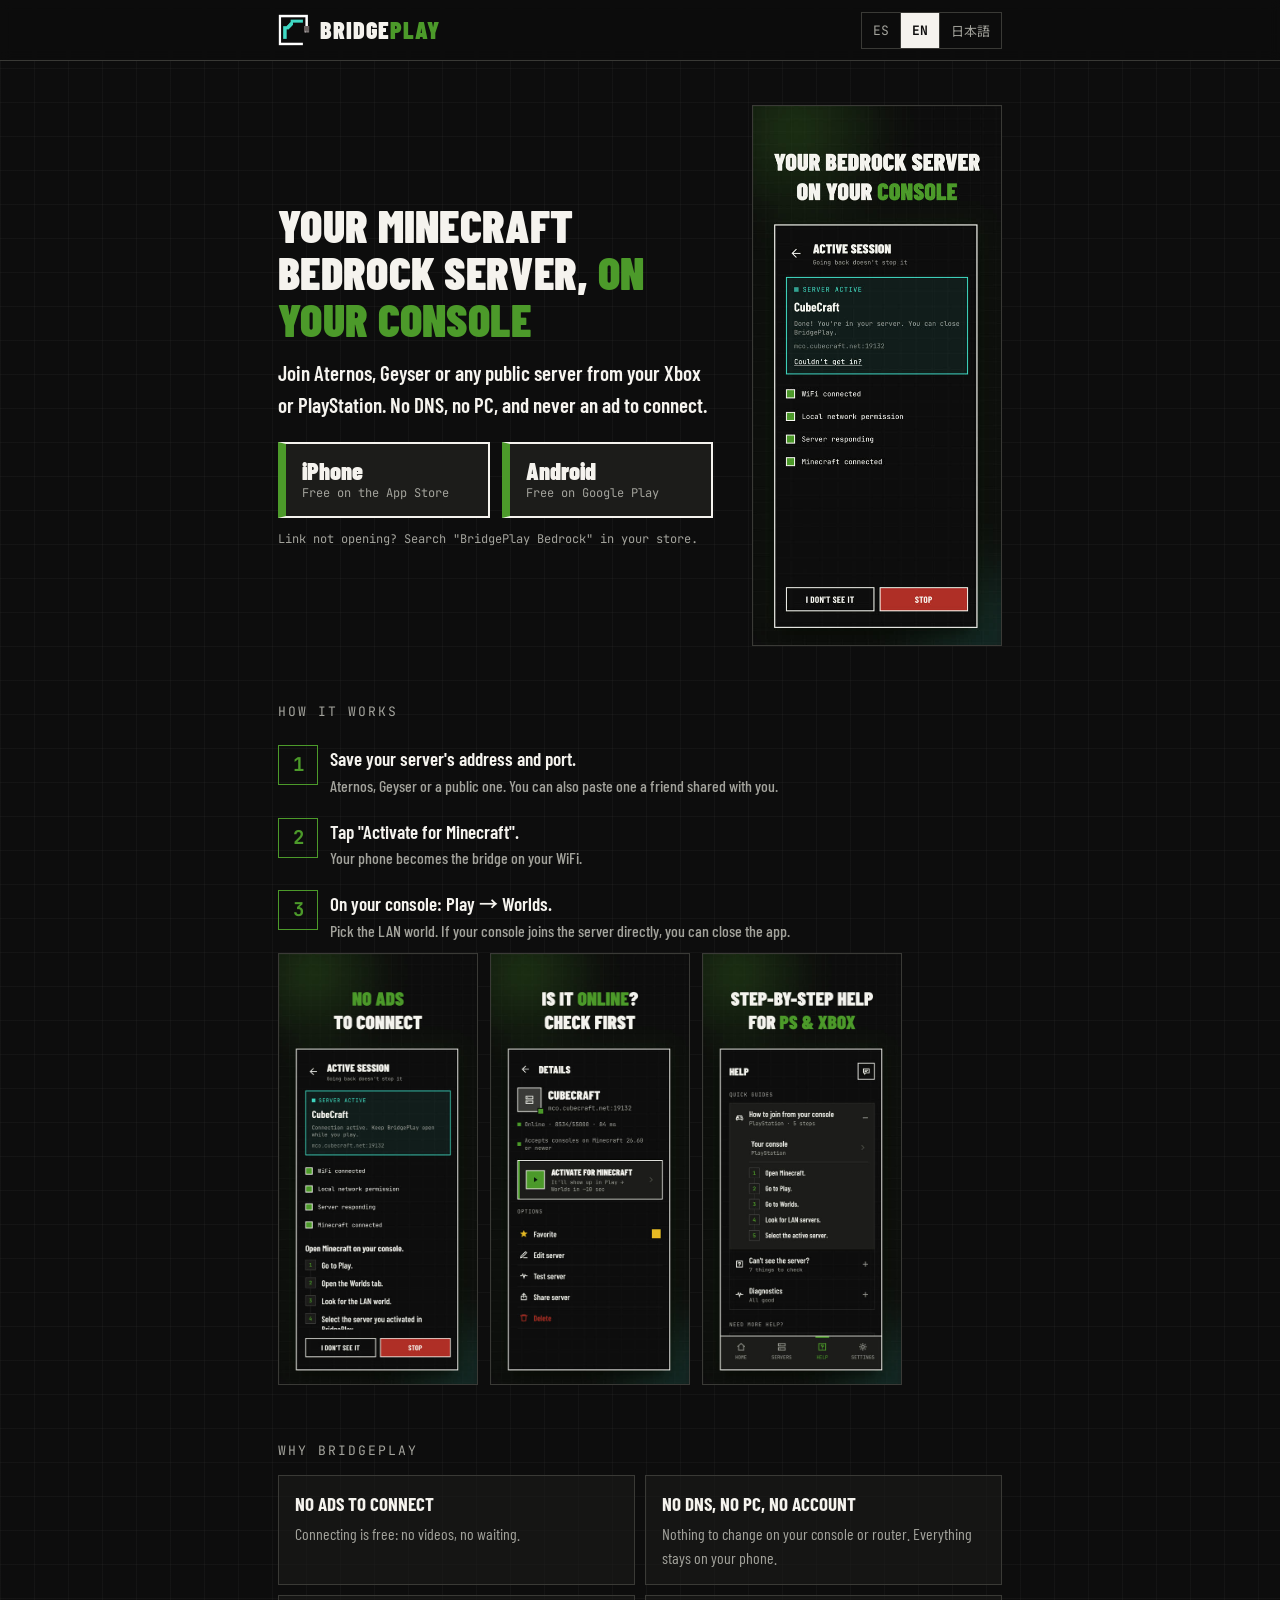
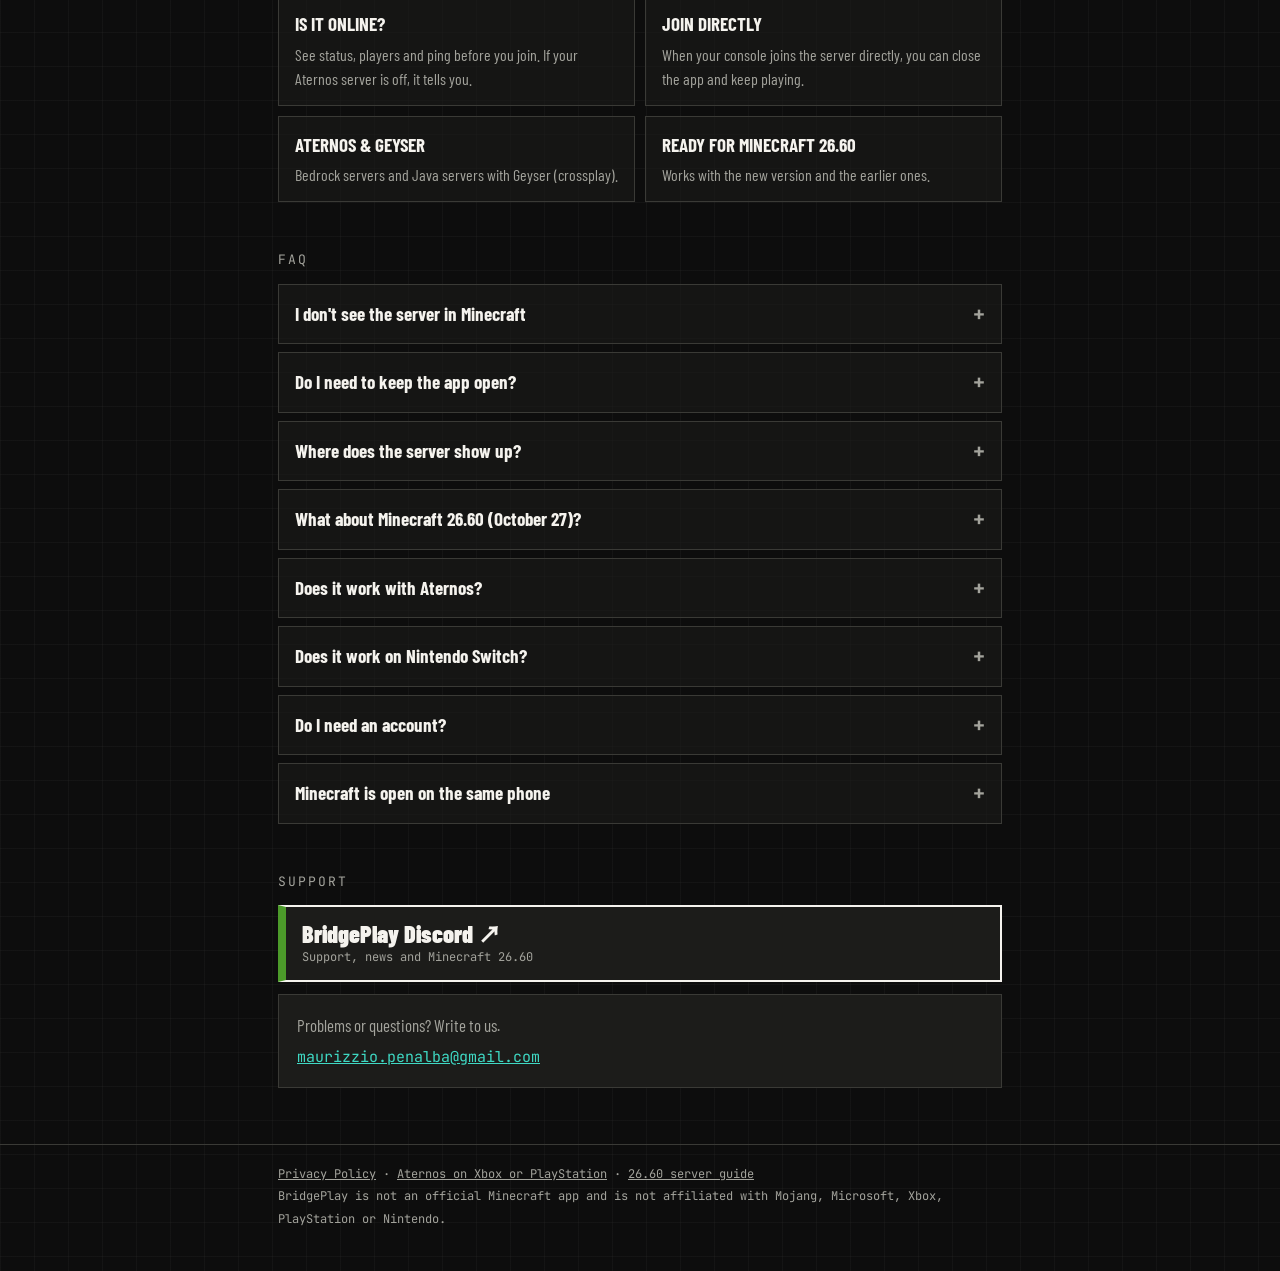
==== commit 2172f280: "Guía: cómo entrar a tu server de Aternos desde Xbox o PlayStation (ES/EN) Co-Authored-By: Claude Opu" ====
--- a/index.html
+++ b/index.html
@@ -198,6 +198,7 @@
 
 <footer class="foot"><div class="wrap">
   <a href="privacy.html"><span data-l="es">Política de privacidad</span><span data-l="en">Privacy Policy</span><span data-l="ja">プライバシーポリシー</span></a> ·
+  <a href="aternos-xbox-playstation.html"><span data-l="es">Aternos en Xbox o PlayStation</span><span data-l="en">Aternos on Xbox or PlayStation</span><span data-l="ja">AternosにPS・Xboxから参加</span></a> ·
   <a href="servidores-26-60.html"><span data-l="es">Guía 26.60 para servidores</span><span data-l="en">26.60 server guide</span><span data-l="ja">サーバー管理者向け26.60ガイド</span></a><br>
   <span data-l="es">BridgePlay no es una app oficial de Minecraft y no está afiliada a Mojang, Microsoft, Xbox, PlayStation ni Nintendo.</span>
   <span data-l="en">BridgePlay is not an official Minecraft app and is not affiliated with Mojang, Microsoft, Xbox, PlayStation or Nintendo.</span>
